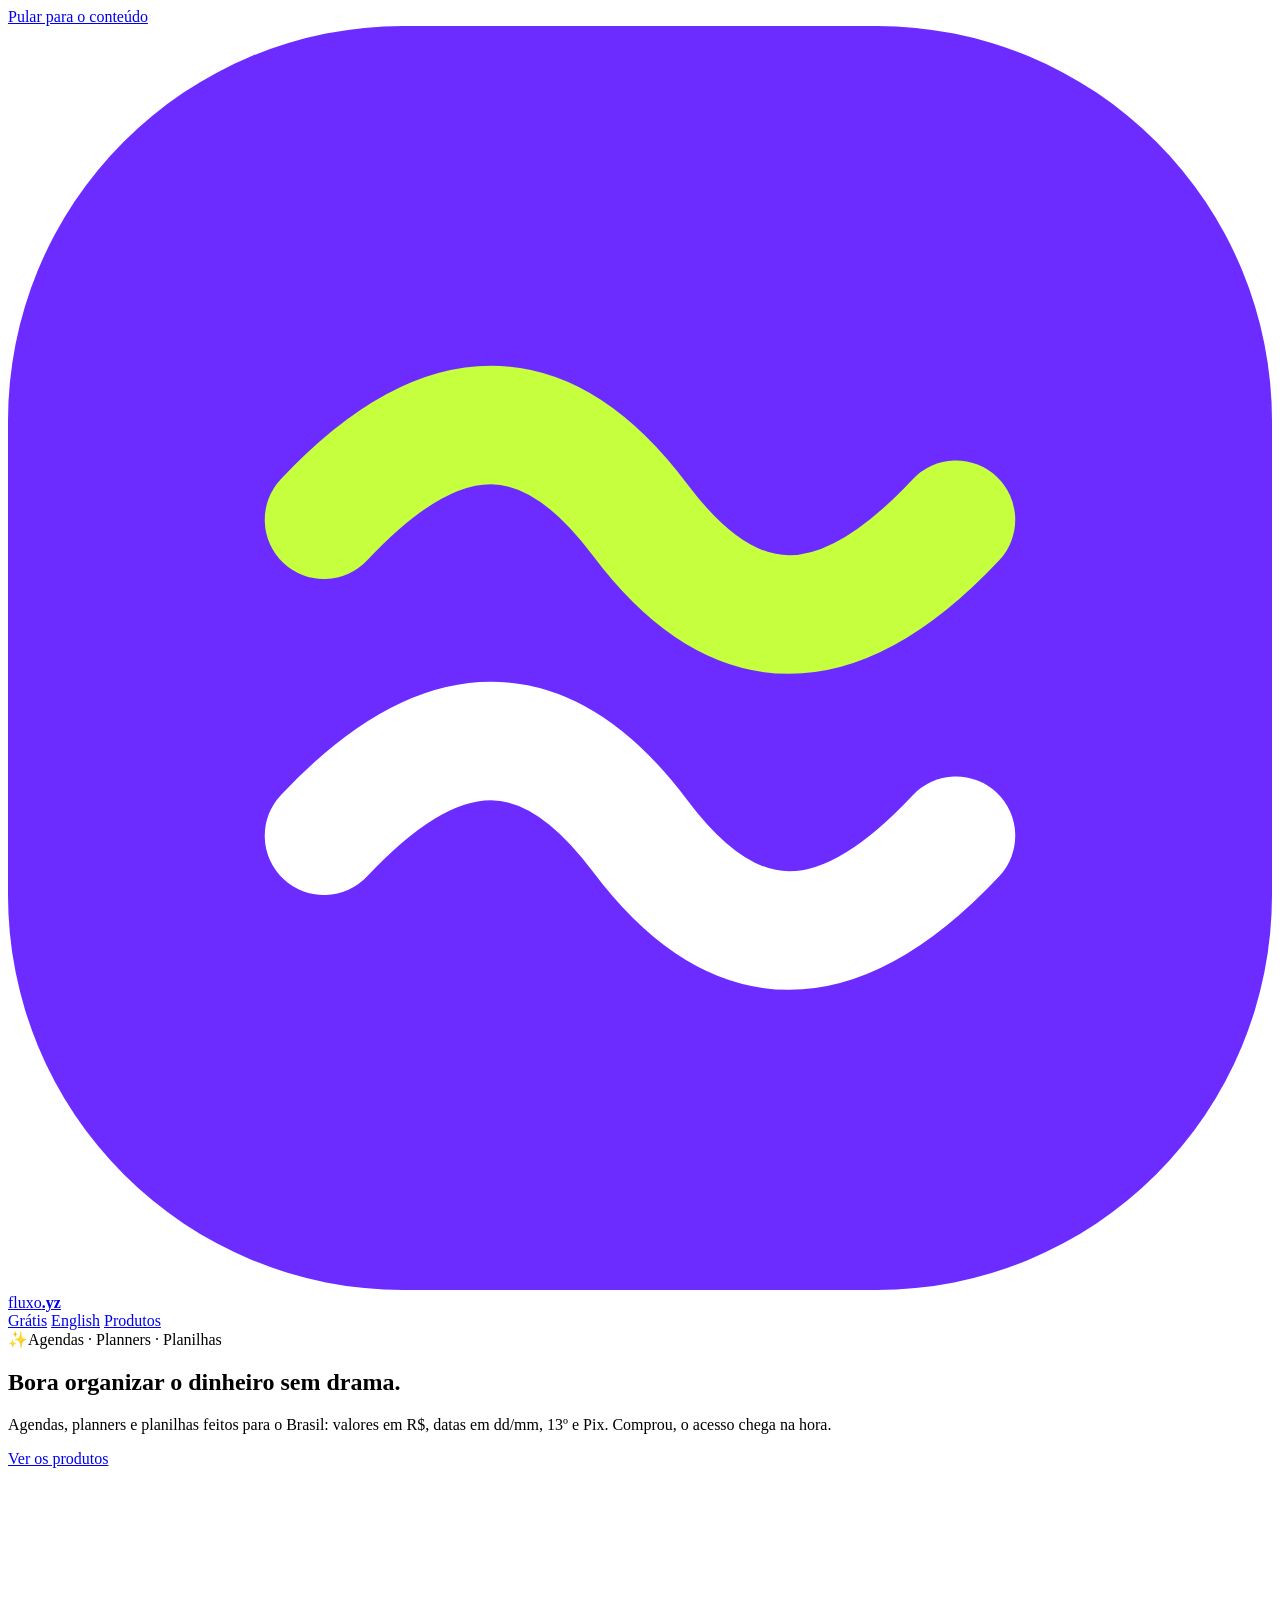
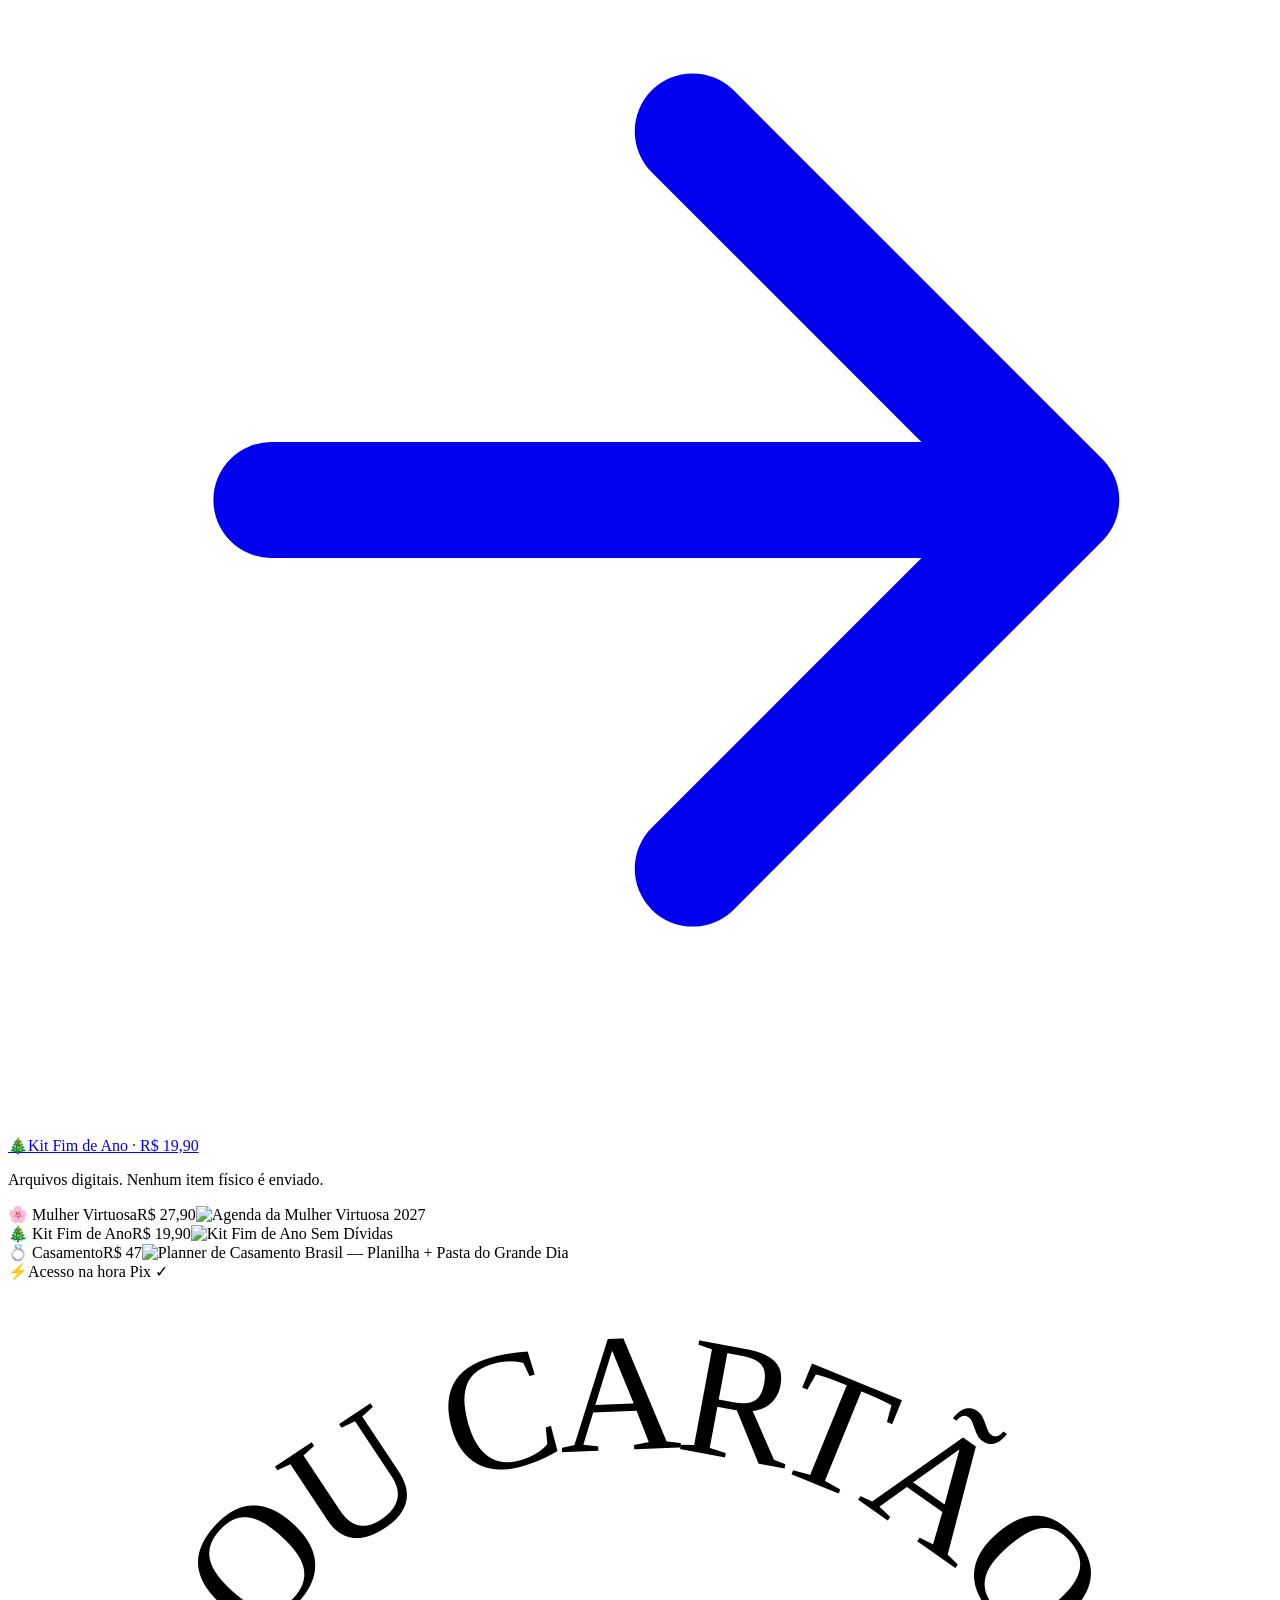
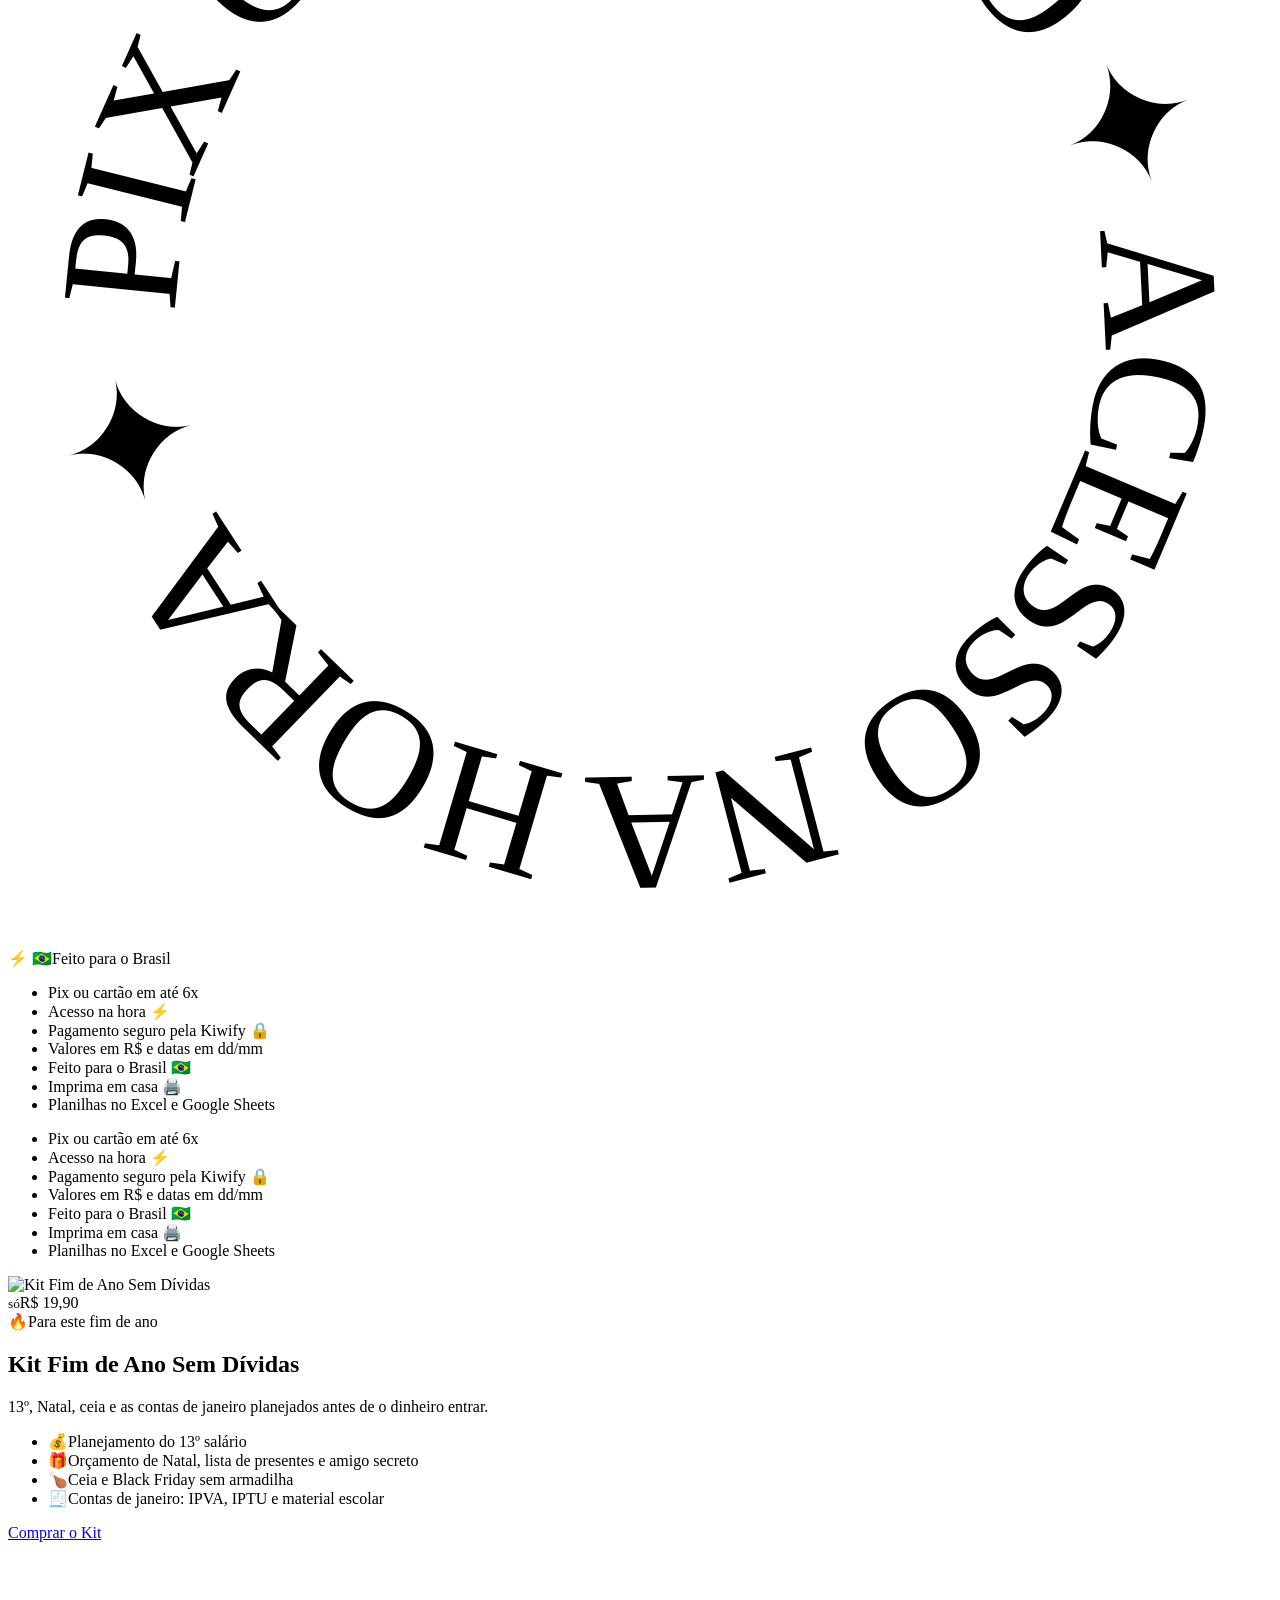
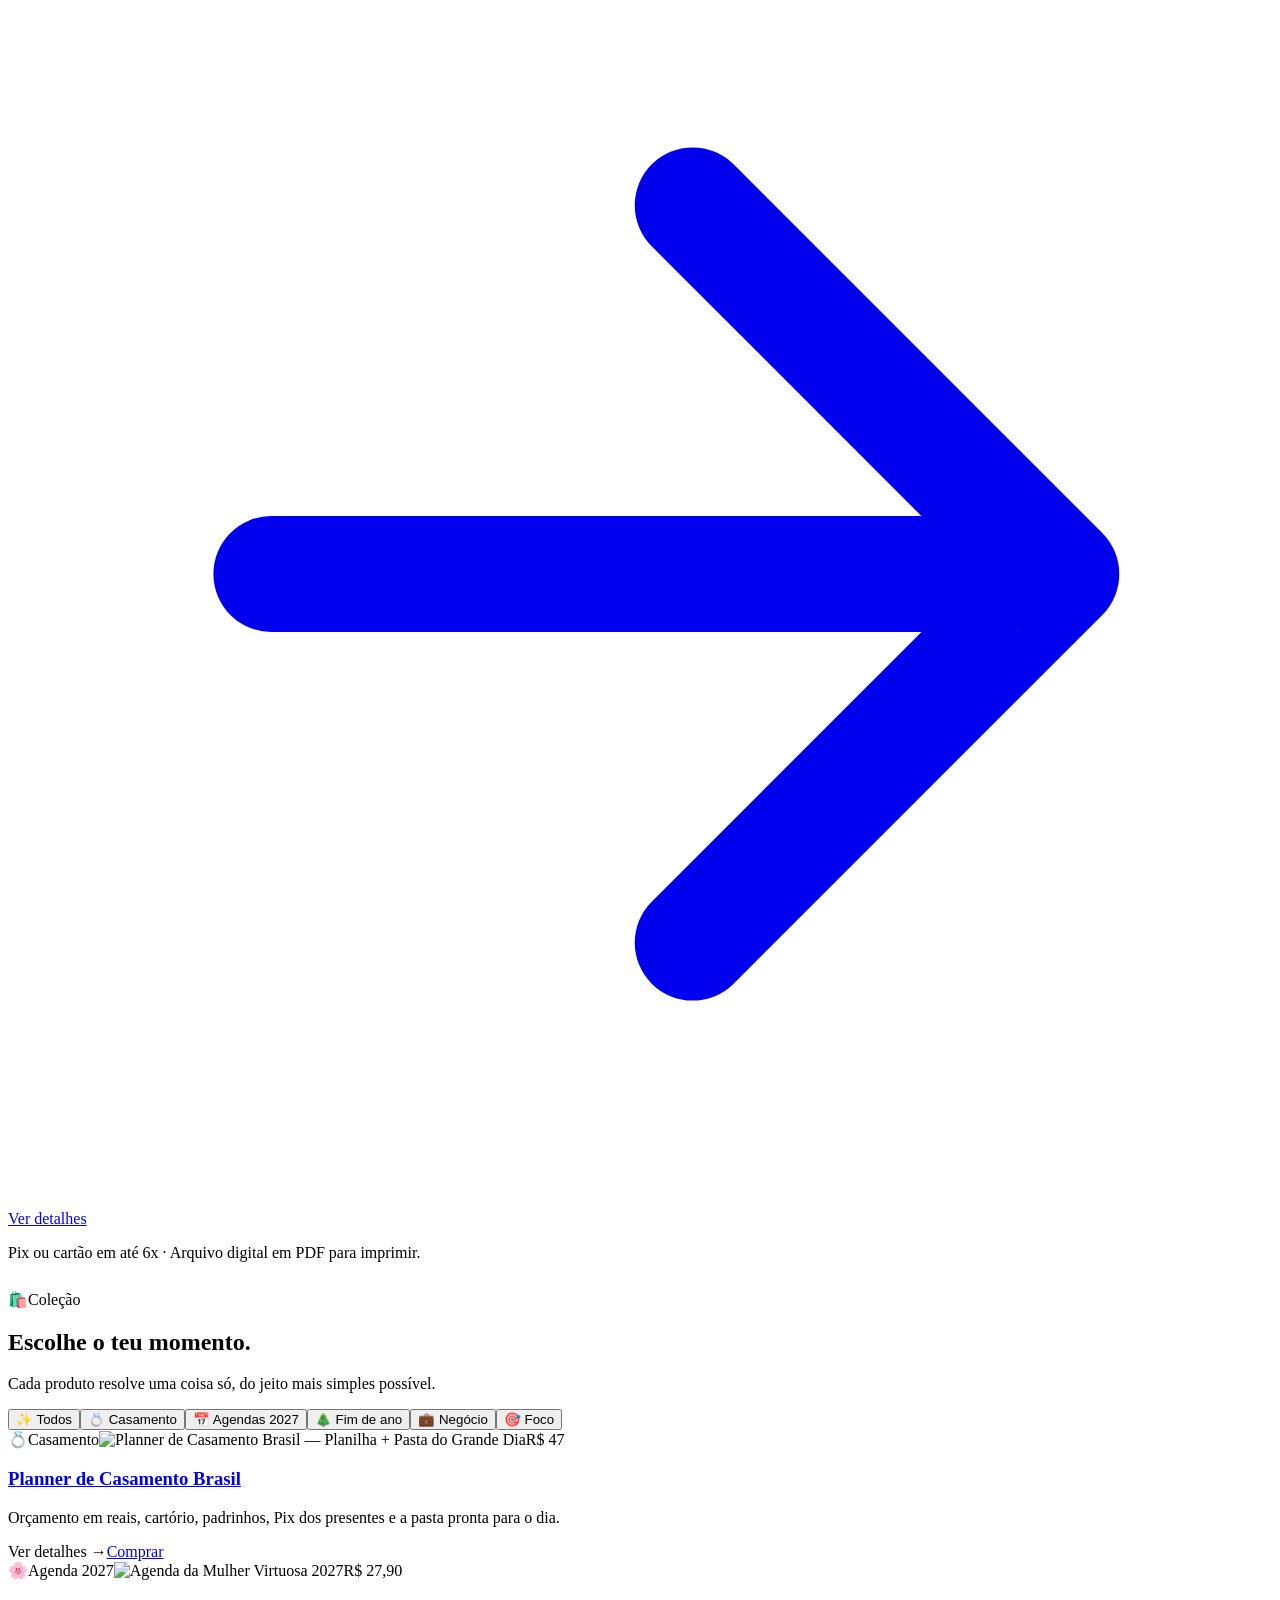
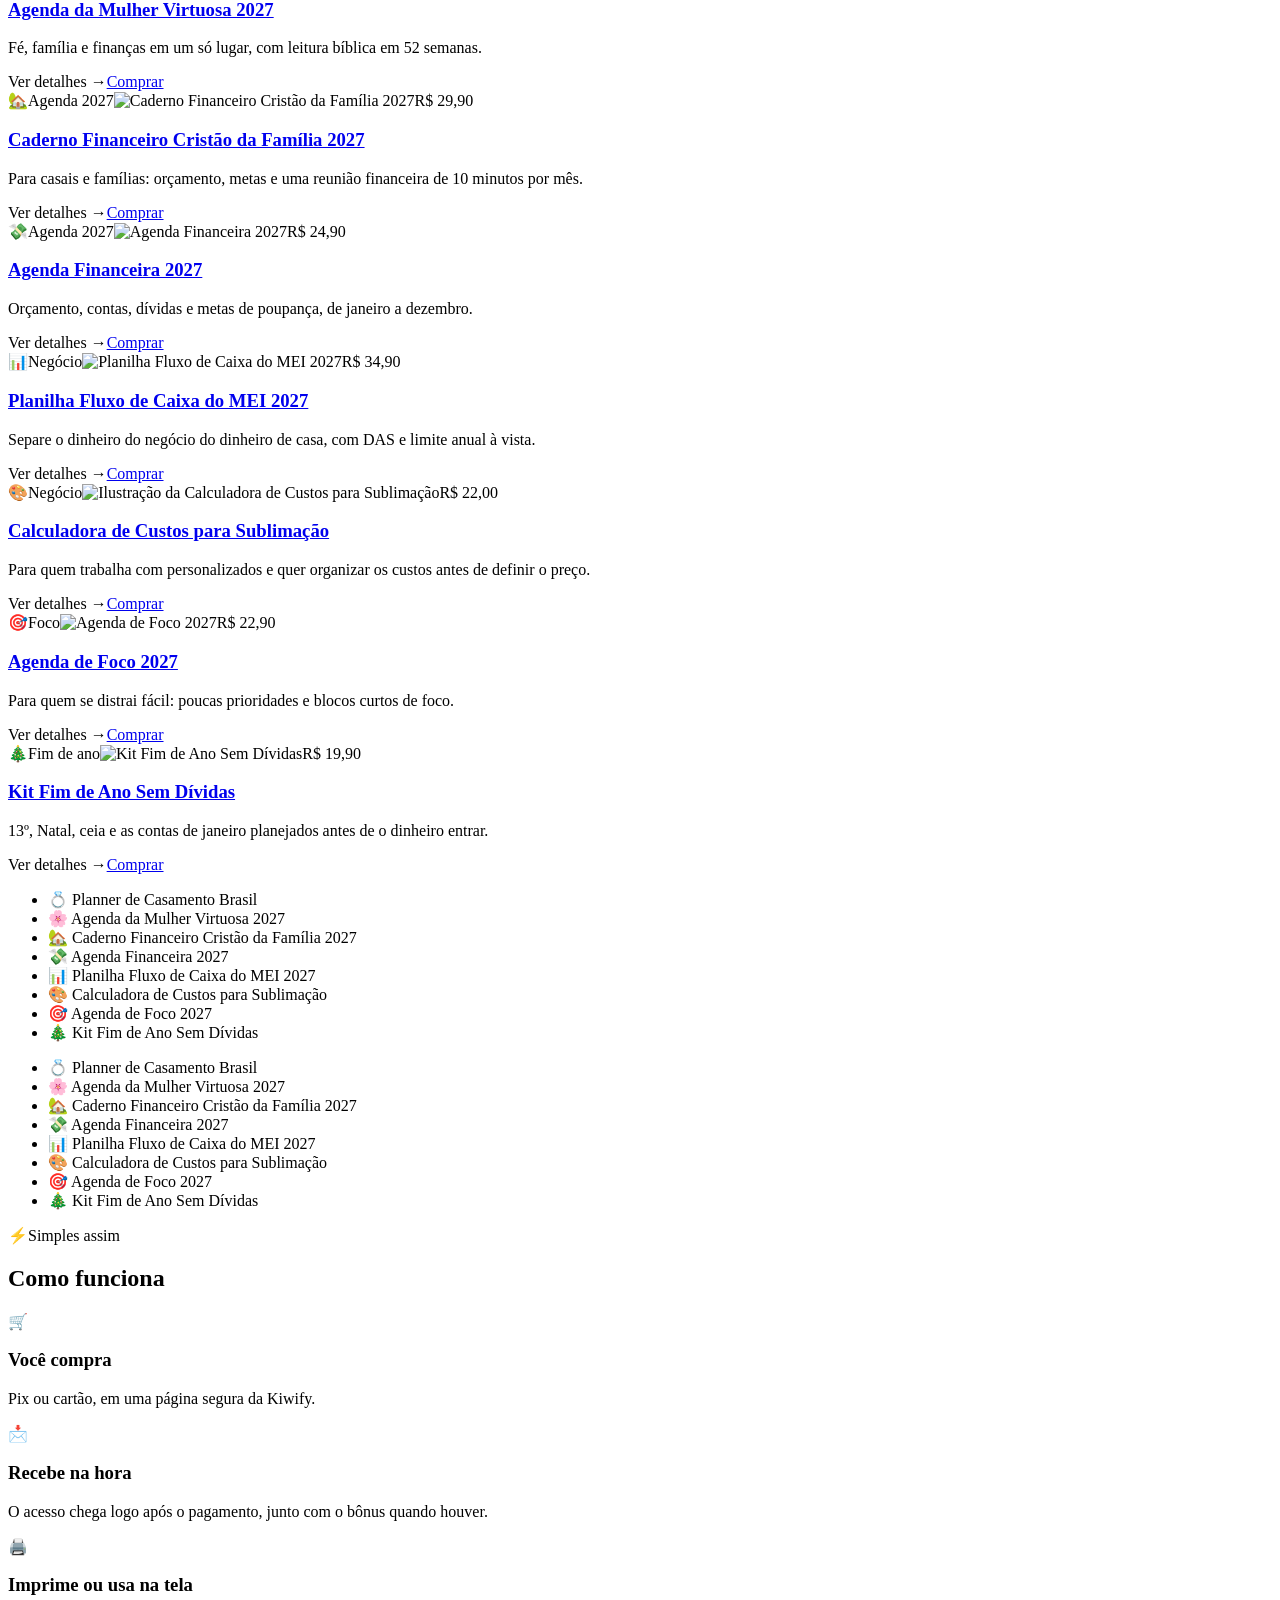
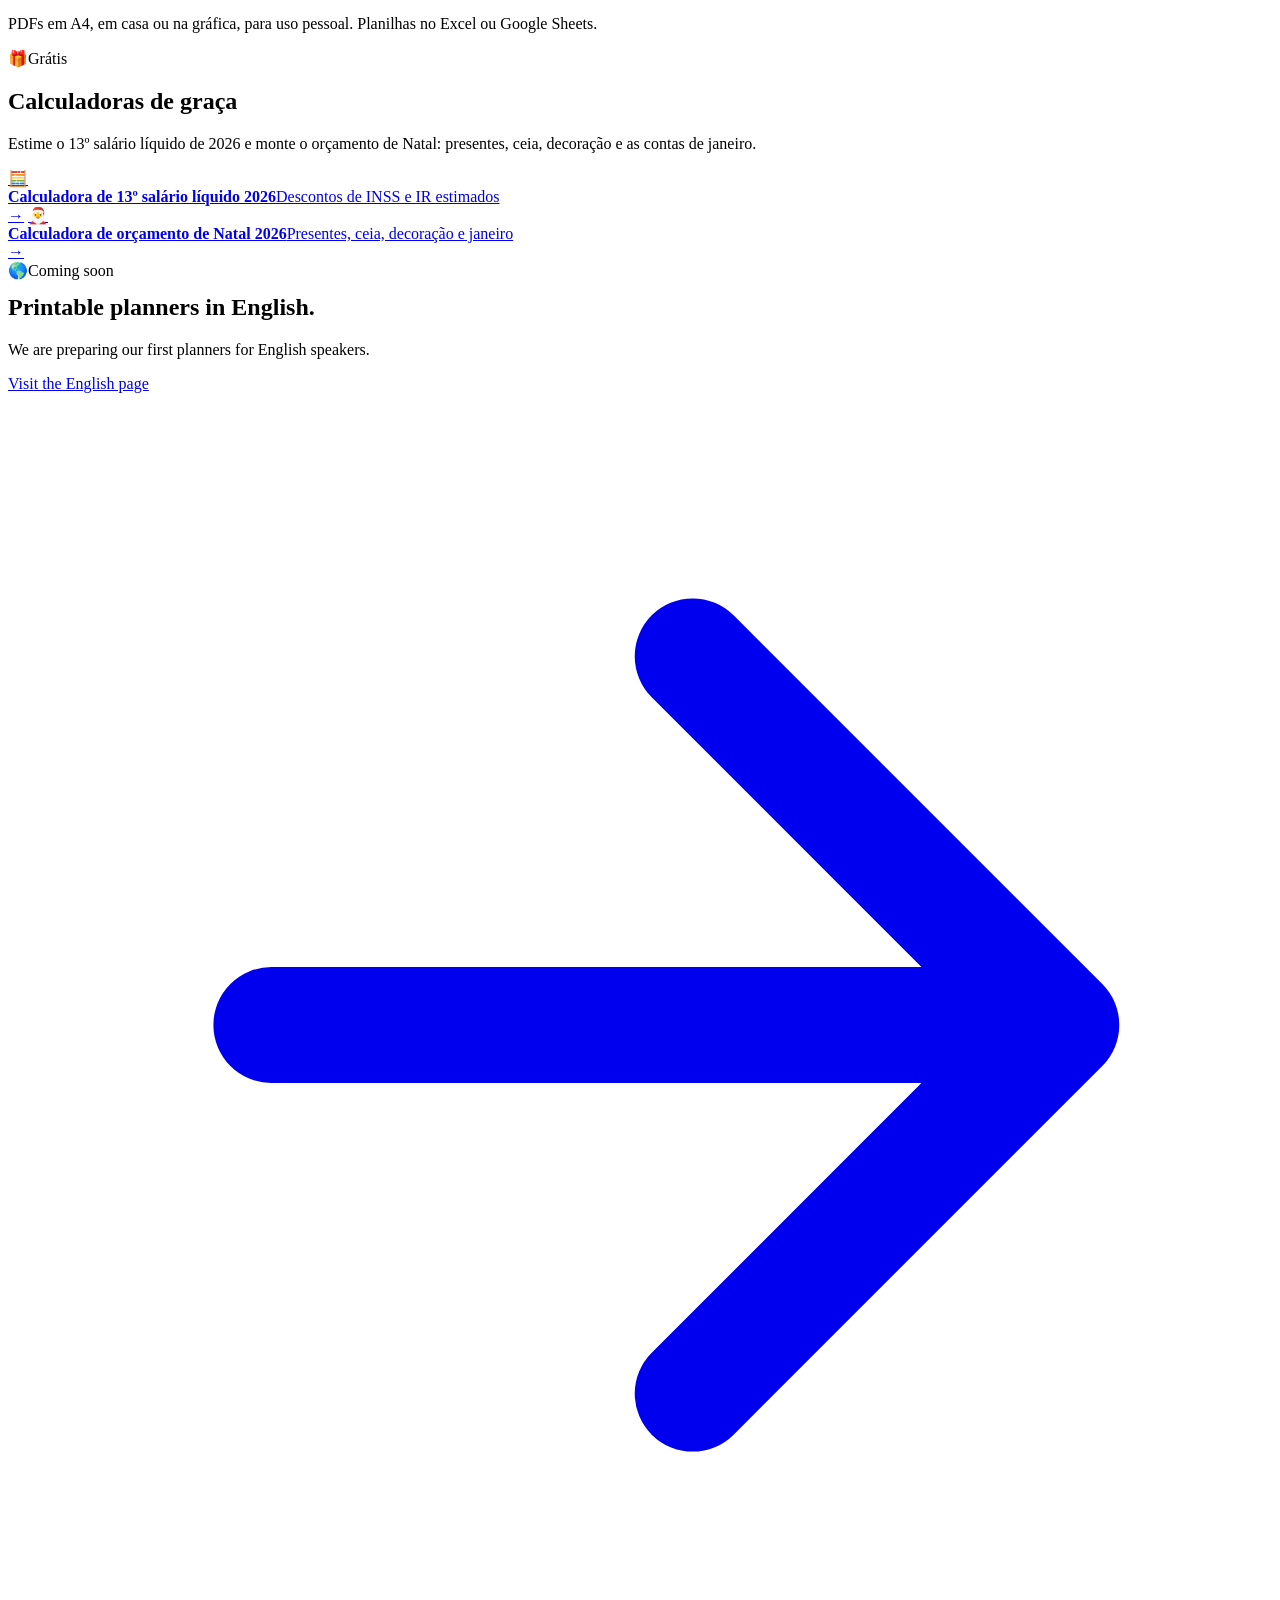
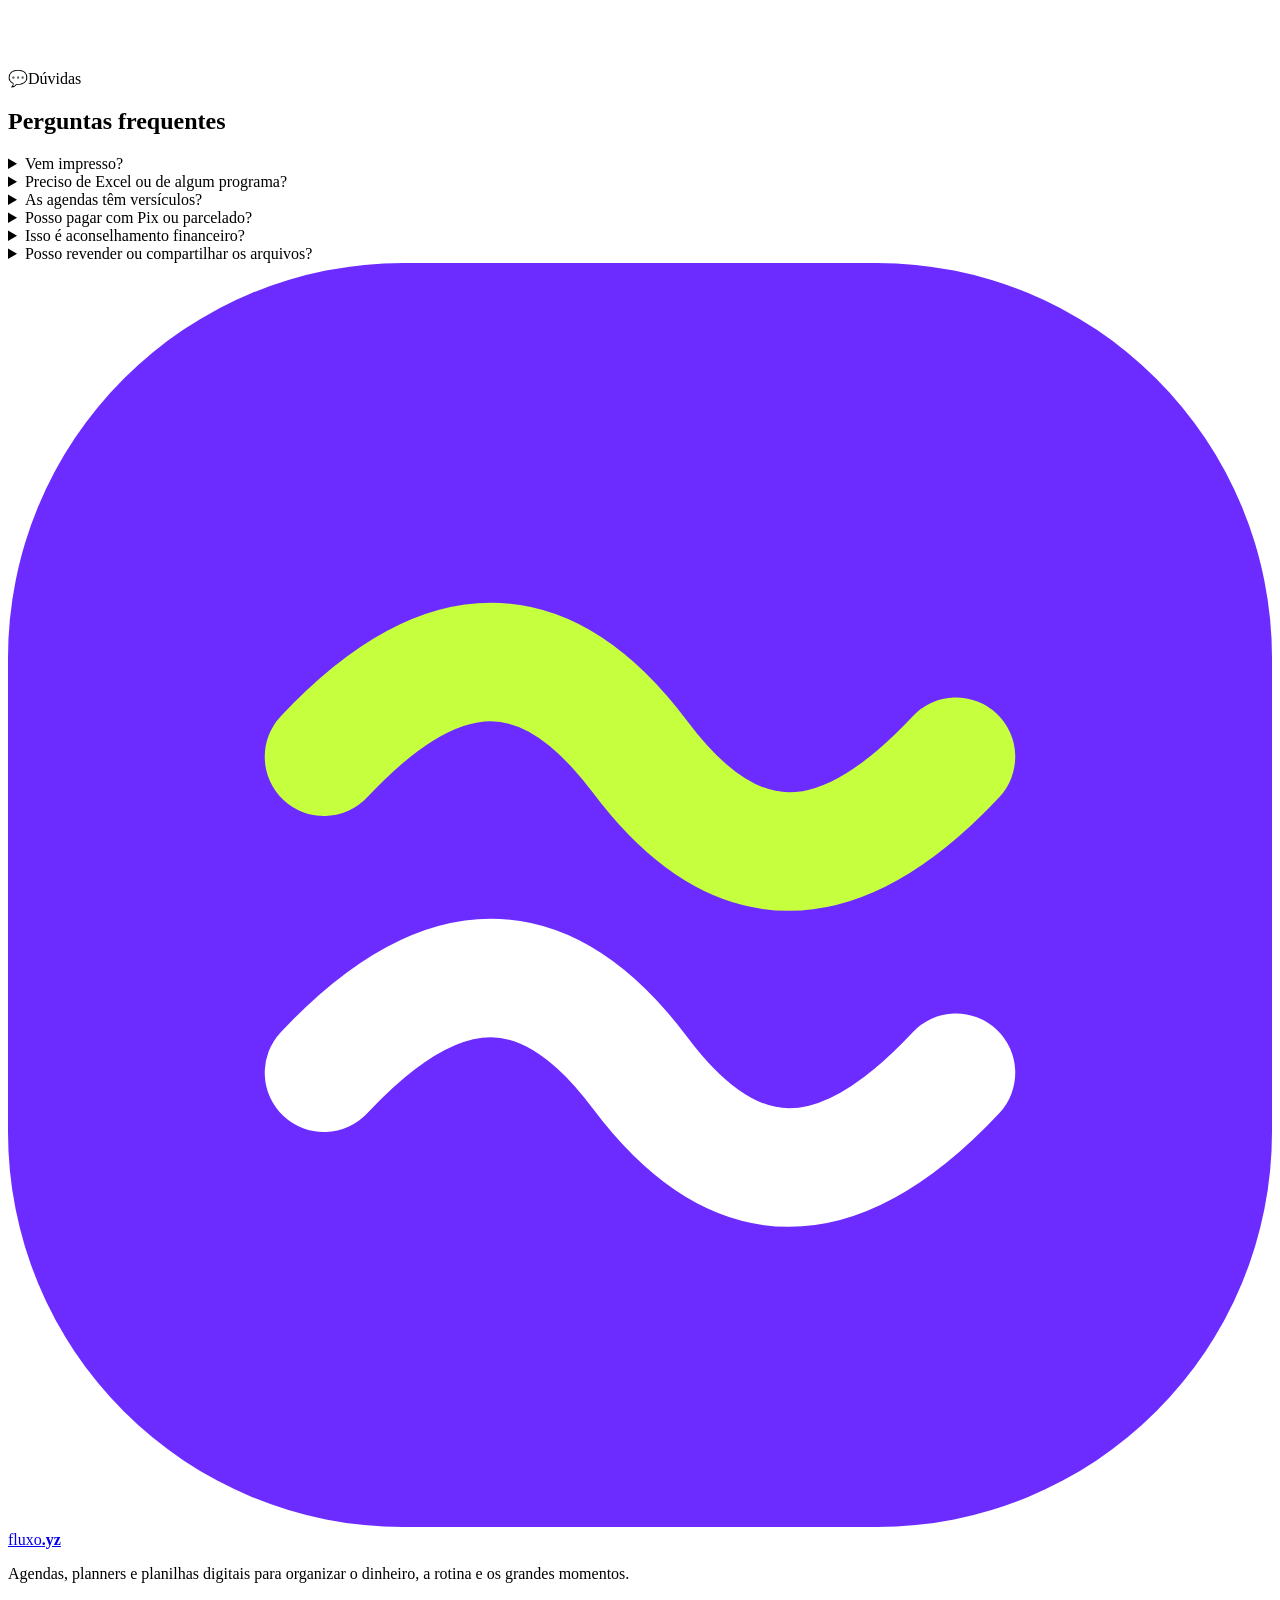
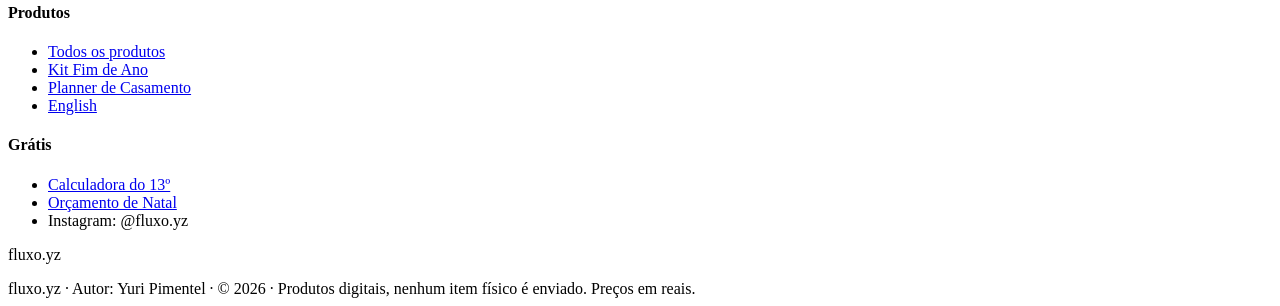
==== index.html @ 1165242b "Add CNAME, robots, sitemap and homepage for yurizanoni.com" ====
<!doctype html>
<html lang="pt-BR">
<head>
<meta charset="utf-8">
<meta name="viewport" content="width=device-width,initial-scale=1,viewport-fit=cover">
<title>fluxo.yz — agendas, planners e planilhas para organizar a vida e o dinheiro</title>
<meta name="description" content="Agendas, planners e planilhas digitais para organizar o orçamento, o 13º, o Natal, o casamento e o ano de 2027. Pix ou cartão, acesso na hora.">
<meta name="theme-color" content="#6C2BFF">
<link rel="icon" href="assets/favicon.svg" type="image/svg+xml">
<link rel="preconnect" href="https://fonts.googleapis.com">
<link rel="preconnect" href="https://fonts.gstatic.com" crossorigin>
<link rel="stylesheet" href="https://fonts.googleapis.com/css2?family=Bricolage+Grotesque:opsz,wght@12..96,600;12..96,700;12..96,800&family=Inter:wght@400;500;600;700&display=swap">
<link rel="stylesheet" href="assets/site.css">
<link rel="canonical" href="https://yurizanoni.com/">
<meta property="og:type" content="website">
<meta property="og:locale" content="pt_BR">
<meta property="og:site_name" content="fluxo.yz">
<meta property="og:title" content="fluxo.yz — agendas, planners e planilhas">
<meta property="og:description" content="Organize o dinheiro, a rotina e os grandes momentos. Pix ou cartão, acesso na hora.">
<meta property="og:url" content="https://yurizanoni.com/">
</head>
<body>
<a class="skip" href="#conteudo">Pular para o conteúdo</a>
<header class="site-header"><div class="wrap"><div class="bar">
  <a class="logo" href="index.html" aria-label="fluxo.yz, página inicial"><svg viewBox="0 0 32 32" aria-hidden="true"><rect width="32" height="32" rx="10" fill="#6C2BFF"/><path d="M8 12.5c3-3.2 5.6-3.2 8 0s5 3.2 8 0" fill="none" stroke="#C6FF3D" stroke-width="3" stroke-linecap="round"/><path d="M8 20.5c3-3.2 5.6-3.2 8 0s5 3.2 8 0" fill="none" stroke="#fff" stroke-width="3" stroke-linecap="round"/></svg><span>fluxo<b>.yz</b></span></a>
  <nav class="nav" aria-label="Principal">
    <a href="index.html#gratis" class="hide-sm">Grátis</a>
    <a href="en/index.html" class="hide-sm">English</a>
    <a href="ofertas/index.html" class="cta-nav">Produtos</a>
  </nav>
</div></div></header>
<main id="conteudo">
<section class="hero"><div class="wrap hero-grid">
  <div>
    <span class="sticker s-lime"><span class="emoji" aria-hidden="true">✨</span>Agendas · Planners · Planilhas</span>
    <h1>Bora organizar o dinheiro <span class="hl">sem drama</span>.</h1>
    <p class="lead">Agendas, planners e planilhas feitos para o Brasil: valores em R$, datas em dd/mm, 13º e Pix. Comprou, o acesso chega na hora.</p>
    <div class="hero-ctas">
      <a class="btn btn-lime" href="#produtos">Ver os produtos <svg viewBox="0 0 24 24" fill="none" stroke="currentColor" stroke-width="2.2" stroke-linecap="round" stroke-linejoin="round" aria-hidden="true"><path d="M5 12h14M13 5l7 7-7 7"/></svg></a>
      <a class="btn btn-white" href="https://pay.kiwify.com.br/gpDDOzI?utm_source=landing&amp;utm_medium=site&amp;utm_campaign=lp-nov26&amp;utm_content=hero"><span class="emoji" aria-hidden="true">🎄</span>Kit Fim de Ano · R$ 19,90</a>
    </div>
    <p class="hero-note">Arquivos digitais. Nenhum item físico é enviado.</p>
  </div>
  <div class="hero-stage" aria-hidden="true">
    <figure class="frame f2" style="margin:0"><span class="lbl"><span>🌸 Mulher Virtuosa</span><span>R$ 27,90</span></span><img src="assets/img/mulher-virtuosa-2027.svg" width="760" height="570" alt="Agenda da Mulher Virtuosa 2027" loading="lazy" decoding="async"></figure>
    <figure class="frame f1" style="margin:0"><span class="lbl"><span>🎄 Kit Fim de Ano</span><span>R$ 19,90</span></span><img src="assets/img/kit-fim-de-ano.svg" width="760" height="570" alt="Kit Fim de Ano Sem Dívidas" loading="eager" fetchpriority="high" decoding="async"></figure>
    <figure class="frame f3" style="margin:0"><span class="lbl"><span>💍 Casamento</span><span>R$ 47</span></span><img src="assets/img/planner-casamento.svg" width="600" height="600" alt="Planner de Casamento Brasil — Planilha + Pasta do Grande Dia" loading="lazy" decoding="async"></figure>
    <span class="float a sticker s-sun"><span class="emoji">⚡</span>Acesso na hora</span>
    <span class="float b sticker s-white">Pix ✓</span>
    <span class="ring"><svg viewBox="0 0 120 120"><defs><path id="rp" d="M60,60 m-44,0 a44,44 0 1,1 88,0 a44,44 0 1,1 -88,0"/></defs><text><textPath href="#rp" textLength="272" lengthAdjust="spacing">PIX OU CARTÃO ✦ ACESSO NA HORA ✦ </textPath></text></svg><span class="emoji">⚡</span></span>
    <span class="float c sticker s-cyan"><span class="emoji">🇧🇷</span>Feito para o Brasil</span>
  </div>
</div></section>
<div class="mq-wrap"><div class="marquee" role="region" aria-label="Como a compra funciona"><div class="marquee-track"><ul><li>Pix ou cartão em até 6x</li><li>Acesso na hora ⚡</li><li>Pagamento seguro pela Kiwify 🔒</li><li>Valores em R$ e datas em dd/mm</li><li>Feito para o Brasil 🇧🇷</li><li>Imprima em casa 🖨️</li><li>Planilhas no Excel e Google Sheets</li></ul><ul aria-hidden="true"><li>Pix ou cartão em até 6x</li><li>Acesso na hora ⚡</li><li>Pagamento seguro pela Kiwify 🔒</li><li>Valores em R$ e datas em dd/mm</li><li>Feito para o Brasil 🇧🇷</li><li>Imprima em casa 🖨️</li><li>Planilhas no Excel e Google Sheets</li></ul></div></div></div>
<section class="section"><div class="wrap">
  <div class="featured">
    <div class="media"><div class="imgbox"><img src="assets/img/kit-fim-de-ano.svg" width="760" height="570" alt="Kit Fim de Ano Sem Dívidas" loading="lazy" decoding="async"></div><div class="badge-price"><div><small>só</small><span>R$ 19,90</span></div></div></div>
    <div class="body">
      <span class="kicker"><span class="emoji" aria-hidden="true">🔥</span>Para este fim de ano</span>
      <h2>Kit Fim de Ano Sem Dívidas</h2>
      <p>13º, Natal, ceia e as contas de janeiro planejados antes de o dinheiro entrar.</p>
      <ul><li><span class="emoji" aria-hidden="true">💰</span><span>Planejamento do 13º salário</span></li><li><span class="emoji" aria-hidden="true">🎁</span><span>Orçamento de Natal, lista de presentes e amigo secreto</span></li><li><span class="emoji" aria-hidden="true">🍗</span><span>Ceia e Black Friday sem armadilha</span></li><li><span class="emoji" aria-hidden="true">🧾</span><span>Contas de janeiro: IPVA, IPTU e material escolar</span></li></ul>
      <div class="links"><a class="btn btn-ink" href="https://pay.kiwify.com.br/gpDDOzI?utm_source=landing&amp;utm_medium=site&amp;utm_campaign=lp-nov26&amp;utm_content=kit">Comprar o Kit <svg viewBox="0 0 24 24" fill="none" stroke="currentColor" stroke-width="2.2" stroke-linecap="round" stroke-linejoin="round" aria-hidden="true"><path d="M5 12h14M13 5l7 7-7 7"/></svg></a><a class="more" href="ofertas/fim-de-ano-sem-dividas.html">Ver detalhes</a></div>
      <p class="fine">Pix ou cartão em até 6x · Arquivo digital em PDF para imprimir.</p>
    </div>
  </div>
</div></section>
<section class="section" id="produtos" style="padding-top:12px"><div class="wrap">
  <div class="section-head"><div><span class="kicker"><span class="emoji" aria-hidden="true">🛍️</span>Coleção</span><h2>Escolhe o teu momento.</h2></div><p>Cada produto resolve uma coisa só, do jeito mais simples possível.</p></div>
  <div class="filters" role="group" aria-label="Filtrar por categoria"><button type="button" aria-pressed="true" data-f="all">✨ Todos</button><button type="button" aria-pressed="false" data-f="casamento">💍 Casamento</button><button type="button" aria-pressed="false" data-f="ano">📅 Agendas 2027</button><button type="button" aria-pressed="false" data-f="fim">🎄 Fim de ano</button><button type="button" aria-pressed="false" data-f="negocio">💼 Negócio</button><button type="button" aria-pressed="false" data-f="foco">🎯 Foco</button></div>
  <div class="grid grid-4" id="product-grid"><article class="card" data-cat="casamento">
  <div class="thumb contain"><span class="cat"><span class="emoji" aria-hidden="true">💍</span>Casamento</span><img src="assets/img/planner-casamento.svg" width="600" height="600" alt="Planner de Casamento Brasil — Planilha + Pasta do Grande Dia" loading="lazy" decoding="async"><span class="price-tag">R$ 47</span></div>
  <div class="content">
    <h3><a href="ofertas/planner-casamento.html">Planner de Casamento Brasil</a></h3>
    <p>Orçamento em reais, cartório, padrinhos, Pix dos presentes e a pasta pronta para o dia.</p>
    <div class="meta"><span class="see">Ver detalhes →</span><a class="btn btn-lime btn-sm buy" href="https://pay.kiwify.com.br/seXAGSn?utm_source=landing&amp;utm_medium=site&amp;utm_campaign=casamento&amp;utm_content=planner-casamento" aria-label="Comprar Planner de Casamento Brasil — Planilha + Pasta do Grande Dia por R$ 47">Comprar</a></div>
  </div>
</article><article class="card" data-cat="ano">
  <div class="thumb"><span class="cat"><span class="emoji" aria-hidden="true">🌸</span>Agenda 2027</span><img src="assets/img/mulher-virtuosa-2027.svg" width="760" height="570" alt="Agenda da Mulher Virtuosa 2027" loading="lazy" decoding="async"><span class="price-tag">R$ 27,90</span></div>
  <div class="content">
    <h3><a href="ofertas/mulher-virtuosa-2027.html">Agenda da Mulher Virtuosa 2027</a></h3>
    <p>Fé, família e finanças em um só lugar, com leitura bíblica em 52 semanas.</p>
    <div class="meta"><span class="see">Ver detalhes →</span><a class="btn btn-lime btn-sm buy" href="https://pay.kiwify.com.br/ndzrZaI?utm_source=landing&amp;utm_medium=site&amp;utm_campaign=lp-nov26&amp;utm_content=virtuosa" aria-label="Comprar Agenda da Mulher Virtuosa 2027 por R$ 27,90">Comprar</a></div>
  </div>
</article><article class="card" data-cat="ano">
  <div class="thumb"><span class="cat"><span class="emoji" aria-hidden="true">🏡</span>Agenda 2027</span><img src="assets/img/familia-crista-2027.svg" width="760" height="570" alt="Caderno Financeiro Cristão da Família 2027" loading="lazy" decoding="async"><span class="price-tag">R$ 29,90</span></div>
  <div class="content">
    <h3><a href="ofertas/familia-crista-2027.html">Caderno Financeiro Cristão da Família 2027</a></h3>
    <p>Para casais e famílias: orçamento, metas e uma reunião financeira de 10 minutos por mês.</p>
    <div class="meta"><span class="see">Ver detalhes →</span><a class="btn btn-lime btn-sm buy" href="https://pay.kiwify.com.br/xUQPfjQ?utm_source=landing&amp;utm_medium=site&amp;utm_campaign=lp-nov26&amp;utm_content=familia" aria-label="Comprar Caderno Financeiro Cristão da Família 2027 por R$ 29,90">Comprar</a></div>
  </div>
</article><article class="card" data-cat="ano">
  <div class="thumb"><span class="cat"><span class="emoji" aria-hidden="true">💸</span>Agenda 2027</span><img src="assets/img/agenda-financeira-2027.svg" width="760" height="570" alt="Agenda Financeira 2027" loading="lazy" decoding="async"><span class="price-tag">R$ 24,90</span></div>
  <div class="content">
    <h3><a href="ofertas/agenda-financeira-2027.html">Agenda Financeira 2027</a></h3>
    <p>Orçamento, contas, dívidas e metas de poupança, de janeiro a dezembro.</p>
    <div class="meta"><span class="see">Ver detalhes →</span><a class="btn btn-lime btn-sm buy" href="https://pay.kiwify.com.br/mEySs1c?utm_source=landing&amp;utm_medium=site&amp;utm_campaign=lp-nov26&amp;utm_content=agenda" aria-label="Comprar Agenda Financeira 2027 por R$ 24,90">Comprar</a></div>
  </div>
</article><article class="card" data-cat="negocio">
  <div class="thumb"><span class="cat"><span class="emoji" aria-hidden="true">📊</span>Negócio</span><img src="assets/img/fluxo-caixa-mei-2027.svg" width="760" height="570" alt="Planilha Fluxo de Caixa do MEI 2027" loading="lazy" decoding="async"><span class="price-tag">R$ 34,90</span></div>
  <div class="content">
    <h3><a href="ofertas/fluxo-caixa-mei-2027.html">Planilha Fluxo de Caixa do MEI 2027</a></h3>
    <p>Separe o dinheiro do negócio do dinheiro de casa, com DAS e limite anual à vista.</p>
    <div class="meta"><span class="see">Ver detalhes →</span><a class="btn btn-lime btn-sm buy" href="https://pay.kiwify.com.br/rLqLBRg?utm_source=landing&amp;utm_medium=site&amp;utm_campaign=lp-nov26&amp;utm_content=mei" aria-label="Comprar Planilha Fluxo de Caixa do MEI 2027 por R$ 34,90">Comprar</a></div>
  </div>
</article><article class="card" data-cat="negocio">
  <div class="thumb"><span class="cat"><span class="emoji" aria-hidden="true">🎨</span>Negócio</span><img src="assets/img/custos-sublimacao.svg" width="760" height="570" alt="Ilustração da Calculadora de Custos para Sublimação" loading="lazy" decoding="async"><span class="price-tag">R$ 22,00</span></div>
  <div class="content">
    <h3><a href="ofertas/custos-sublimacao.html">Calculadora de Custos para Sublimação</a></h3>
    <p>Para quem trabalha com personalizados e quer organizar os custos antes de definir o preço.</p>
    <div class="meta"><span class="see">Ver detalhes →</span><a class="btn btn-lime btn-sm buy" href="https://pay.kiwify.com.br/ODxu8qK?utm_source=landing&amp;utm_medium=site&amp;utm_campaign=lp-nov26&amp;utm_content=sublimacao" aria-label="Comprar Calculadora de Custos para Sublimação por R$ 22,00">Comprar</a></div>
  </div>
</article><article class="card" data-cat="foco">
  <div class="thumb"><span class="cat"><span class="emoji" aria-hidden="true">🎯</span>Foco</span><img src="assets/img/agenda-foco-2027.svg" width="760" height="570" alt="Agenda de Foco 2027" loading="lazy" decoding="async"><span class="price-tag">R$ 22,90</span></div>
  <div class="content">
    <h3><a href="ofertas/agenda-foco-2027.html">Agenda de Foco 2027</a></h3>
    <p>Para quem se distrai fácil: poucas prioridades e blocos curtos de foco.</p>
    <div class="meta"><span class="see">Ver detalhes →</span><a class="btn btn-lime btn-sm buy" href="https://pay.kiwify.com.br/nKPD2Nx" aria-label="Comprar Agenda de Foco 2027 por R$ 22,90">Comprar</a></div>
  </div>
</article><article class="card" data-cat="fim">
  <div class="thumb"><span class="cat"><span class="emoji" aria-hidden="true">🎄</span>Fim de ano</span><img src="assets/img/kit-fim-de-ano.svg" width="760" height="570" alt="Kit Fim de Ano Sem Dívidas" loading="lazy" decoding="async"><span class="price-tag">R$ 19,90</span></div>
  <div class="content">
    <h3><a href="ofertas/fim-de-ano-sem-dividas.html">Kit Fim de Ano Sem Dívidas</a></h3>
    <p>13º, Natal, ceia e as contas de janeiro planejados antes de o dinheiro entrar.</p>
    <div class="meta"><span class="see">Ver detalhes →</span><a class="btn btn-lime btn-sm buy" href="https://pay.kiwify.com.br/gpDDOzI?utm_source=landing&amp;utm_medium=site&amp;utm_campaign=lp-nov26&amp;utm_content=kit" aria-label="Comprar Kit Fim de Ano Sem Dívidas por R$ 19,90">Comprar</a></div>
  </div>
</article></div>
</div></section>
<div class="mq-wrap alt"><div class="marquee alt" role="region" aria-label="Produtos"><div class="marquee-track"><ul><li>💍 Planner de Casamento Brasil</li><li>🌸 Agenda da Mulher Virtuosa 2027</li><li>🏡 Caderno Financeiro Cristão da Família 2027</li><li>💸 Agenda Financeira 2027</li><li>📊 Planilha Fluxo de Caixa do MEI 2027</li><li>🎨 Calculadora de Custos para Sublimação</li><li>🎯 Agenda de Foco 2027</li><li>🎄 Kit Fim de Ano Sem Dívidas</li></ul><ul aria-hidden="true"><li>💍 Planner de Casamento Brasil</li><li>🌸 Agenda da Mulher Virtuosa 2027</li><li>🏡 Caderno Financeiro Cristão da Família 2027</li><li>💸 Agenda Financeira 2027</li><li>📊 Planilha Fluxo de Caixa do MEI 2027</li><li>🎨 Calculadora de Custos para Sublimação</li><li>🎯 Agenda de Foco 2027</li><li>🎄 Kit Fim de Ano Sem Dívidas</li></ul></div></div></div>
<section class="section"><div class="wrap">
  <div class="section-head"><div><span class="kicker"><span class="emoji" aria-hidden="true">⚡</span>Simples assim</span><h2>Como funciona</h2></div></div>
  <div class="steps">
    <div class="step"><span class="n" data-n="01" aria-hidden="true"></span><span class="ico emoji" aria-hidden="true">🛒</span><h3>Você compra</h3><p>Pix ou cartão, em uma página segura da Kiwify.</p></div>
    <div class="step"><span class="n" data-n="02" aria-hidden="true"></span><span class="ico emoji" aria-hidden="true">📩</span><h3>Recebe na hora</h3><p>O acesso chega logo após o pagamento, junto com o bônus quando houver.</p></div>
    <div class="step"><span class="n" data-n="03" aria-hidden="true"></span><span class="ico emoji" aria-hidden="true">🖨️</span><h3>Imprime ou usa na tela</h3><p>PDFs em A4, em casa ou na gráfica, para uso pessoal. Planilhas no Excel ou Google Sheets.</p></div>
  </div>
</div></section>
<section class="section band-dark" id="gratis"><div class="wrap">
  <div class="section-head"><div><span class="kicker"><span class="emoji" aria-hidden="true">🎁</span>Grátis</span><h2>Calculadoras de graça</h2></div><p>Estime o 13º salário líquido de 2026 e monte o orçamento de Natal: presentes, ceia, decoração e as contas de janeiro.</p></div>
  <div class="tools">
    <a class="tool" href="calculadora-13o-salario/"><span class="ico emoji" aria-hidden="true">🧮</span><div><b>Calculadora de 13º salário líquido 2026</b><span>Descontos de INSS e IR estimados</span></div><span class="go" aria-hidden="true">→</span></a>
    <a class="tool" href="calculadora-orcamento-natal/"><span class="ico emoji" aria-hidden="true">🎅</span><div><b>Calculadora de orçamento de Natal 2026</b><span>Presentes, ceia, decoração e janeiro</span></div><span class="go" aria-hidden="true">→</span></a>
  </div>
</div></section>
<section class="section"><div class="wrap">
  <div class="en-band" lang="en">
    <div><span class="kicker"><span class="emoji" aria-hidden="true">🌎</span>Coming soon</span><h2 style="margin-top:14px">Printable planners in English.</h2><p>We are preparing our first planners for English speakers.</p></div>
    <a class="btn btn-white" href="en/index.html">Visit the English page <svg viewBox="0 0 24 24" fill="none" stroke="currentColor" stroke-width="2.2" stroke-linecap="round" stroke-linejoin="round" aria-hidden="true"><path d="M5 12h14M13 5l7 7-7 7"/></svg></a>
  </div>
</div></section>
<section class="section" style="padding-top:8px"><div class="wrap">
  <div class="section-head"><div><span class="kicker"><span class="emoji" aria-hidden="true">💬</span>Dúvidas</span><h2>Perguntas frequentes</h2></div></div>
  <div class="faq">
    <details><summary>Vem impresso?</summary><p>Não. É um arquivo digital em PDF para você imprimir. Nenhum item físico é enviado.</p></details>
    <details><summary>Preciso de Excel ou de algum programa?</summary><p>Para as agendas, não. Basta imprimir e preencher à mão. Também dá para preencher em um tablet com um aplicativo de anotação em PDF. As planilhas funcionam no Excel ou no Google Sheets.</p></details>
    <details><summary>As agendas têm versículos?</summary><p>Não trazem texto bíblico. Há campos para você escrever os versículos da tradução que preferir.</p></details>
    <details><summary>Posso pagar com Pix ou parcelado?</summary><p>Sim. O checkout da Kiwify aceita Pix e cartão em até 6x.</p></details>
    <details><summary>Isso é aconselhamento financeiro?</summary><p>Não. É uma ferramenta de organização. Os resultados dependem de como cada pessoa a utiliza.</p></details>
    <details><summary>Posso revender ou compartilhar os arquivos?</summary><p>Não. O uso é pessoal.</p></details>
  </div>
</div></section>
</main>
<footer class="site-footer"><div class="wrap">
  <div class="cols">
    <div><a class="logo" href="index.html"><svg viewBox="0 0 32 32" aria-hidden="true"><rect width="32" height="32" rx="10" fill="#6C2BFF"/><path d="M8 12.5c3-3.2 5.6-3.2 8 0s5 3.2 8 0" fill="none" stroke="#C6FF3D" stroke-width="3" stroke-linecap="round"/><path d="M8 20.5c3-3.2 5.6-3.2 8 0s5 3.2 8 0" fill="none" stroke="#fff" stroke-width="3" stroke-linecap="round"/></svg><span>fluxo<b>.yz</b></span></a>
      <p class="about">Agendas, planners e planilhas digitais para organizar o dinheiro, a rotina e os grandes momentos.</p></div>
    <div><h4>Produtos</h4><ul>
      <li><a href="ofertas/index.html">Todos os produtos</a></li>
      <li><a href="ofertas/fim-de-ano-sem-dividas.html">Kit Fim de Ano</a></li>
      <li><a href="ofertas/planner-casamento.html">Planner de Casamento</a></li>
      <li><a href="en/index.html">English</a></li></ul></div>
    <div><h4>Grátis</h4><ul>
      <li><a href="calculadora-13o-salario/">Calculadora do 13º</a></li>
      <li><a href="calculadora-orcamento-natal/">Orçamento de Natal</a></li>
      <li>Instagram: @fluxo.yz</li></ul></div>
  </div>
  <p class="footer-big" aria-hidden="true">fluxo<span>.yz</span></p>
  <div class="legal">fluxo.yz · Autor: Yuri Pimentel · © 2026 · Produtos digitais, nenhum item físico é enviado. Preços em reais.</div>
</div></footer>
<script>(function(){var bs=document.querySelectorAll(".filters button"),cs=document.querySelectorAll("#product-grid .card");bs.forEach(function(b){b.addEventListener("click",function(){var f=b.dataset.f;bs.forEach(function(x){x.setAttribute("aria-pressed",x===b?"true":"false")});cs.forEach(function(c){c.hidden=!(f==="all"||c.dataset.cat===f)})})})})()</script>
</body></html>
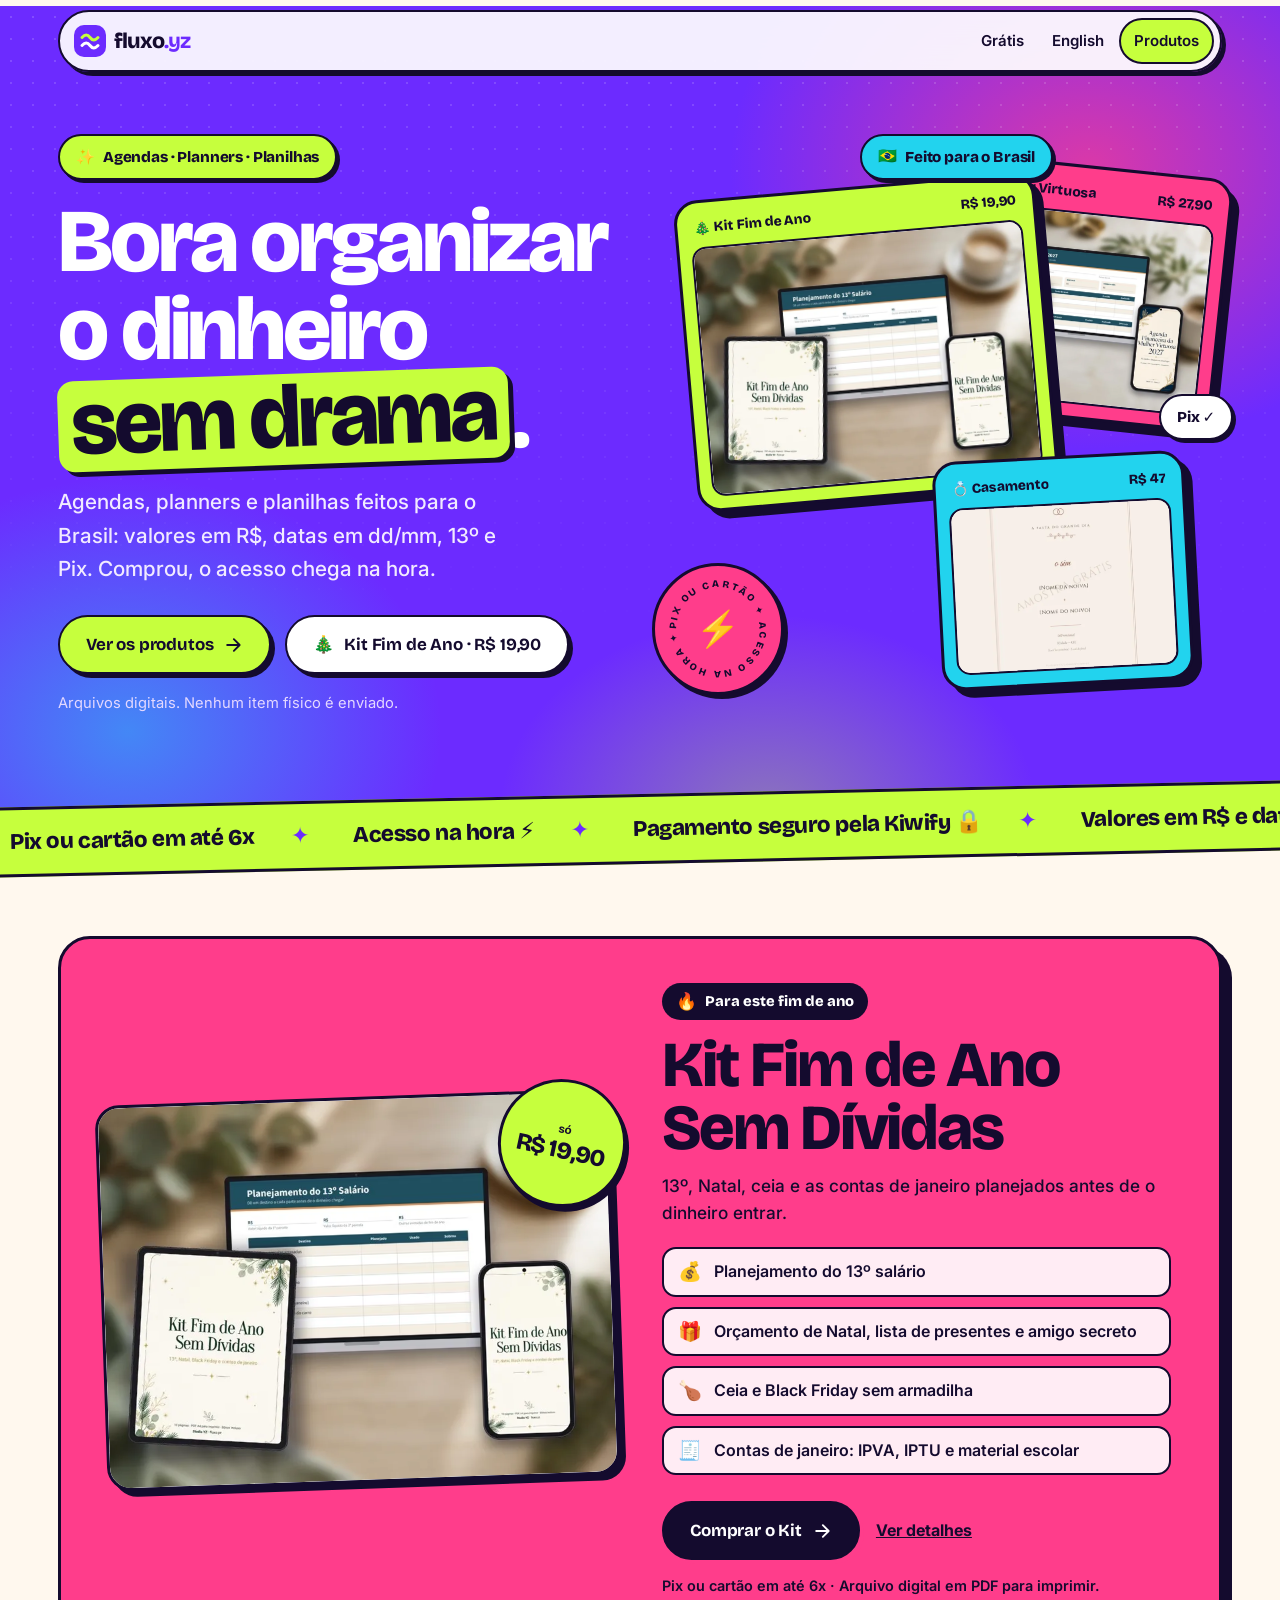
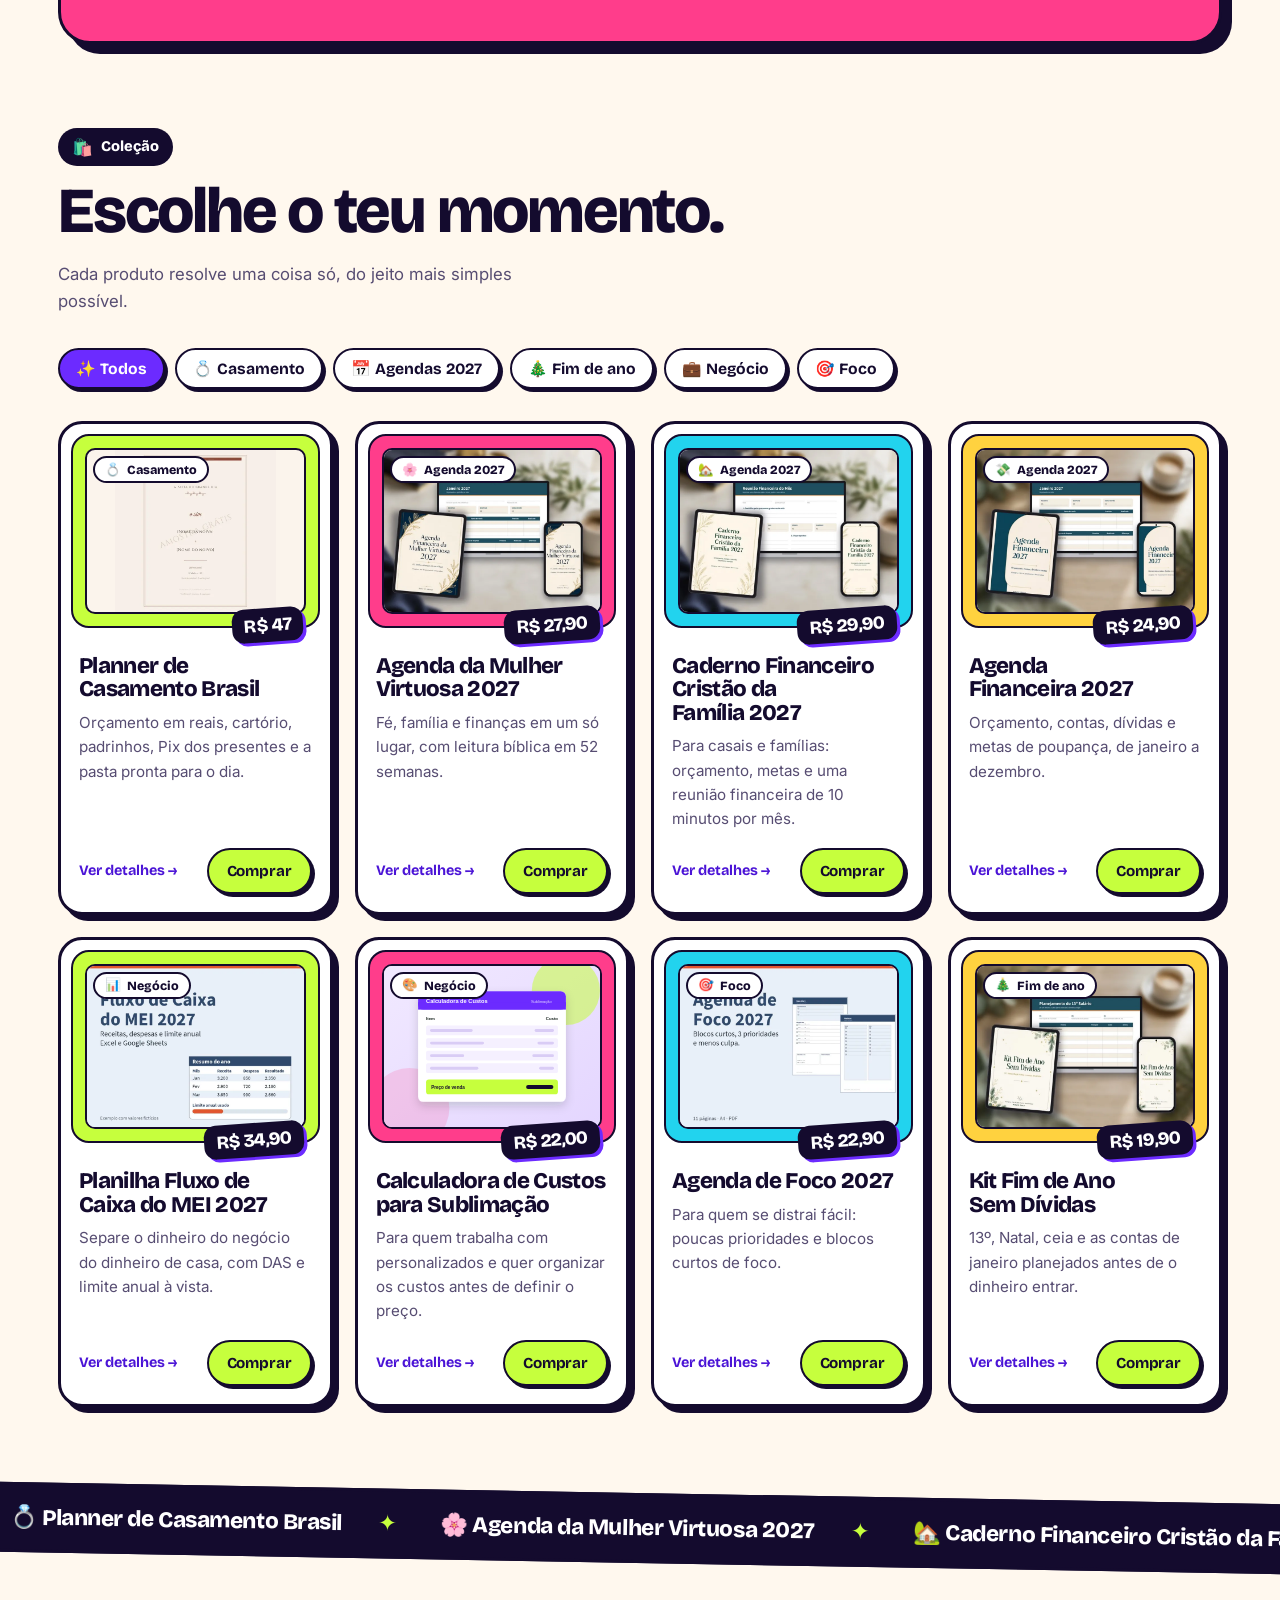
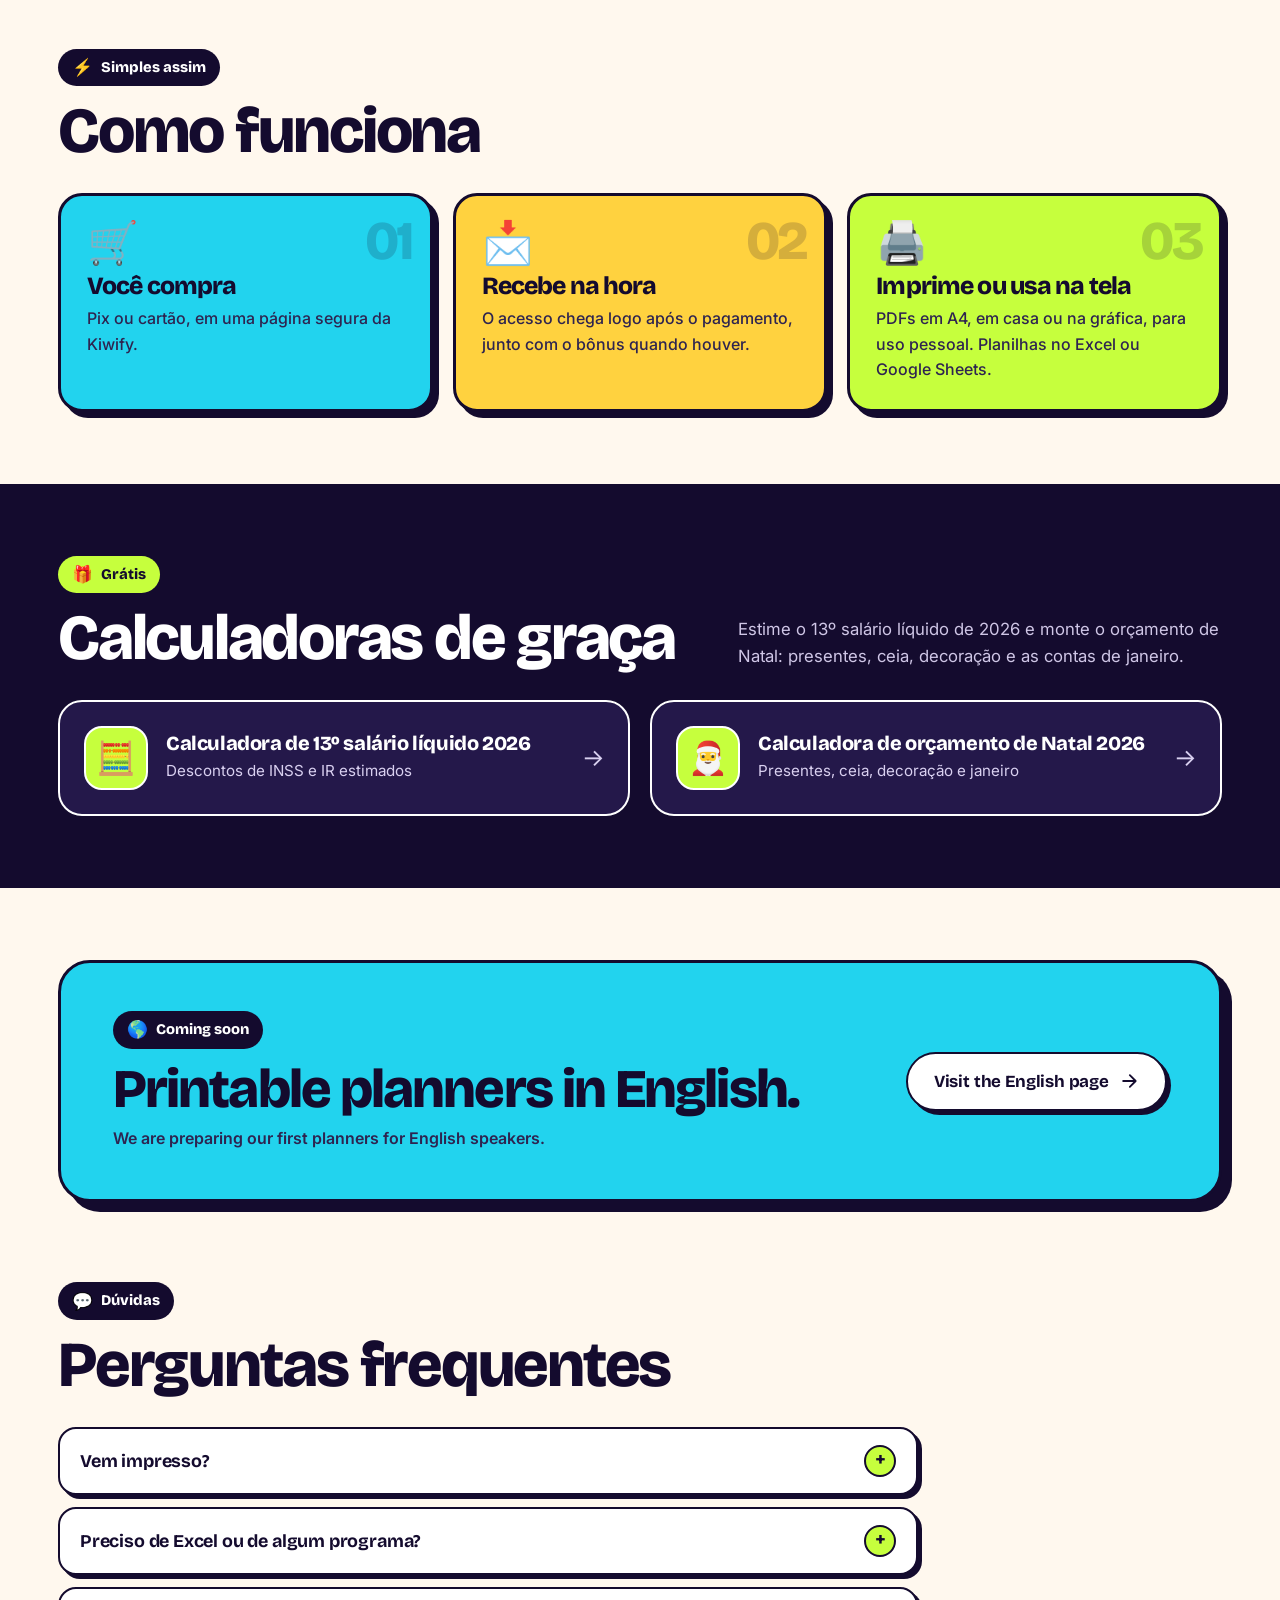
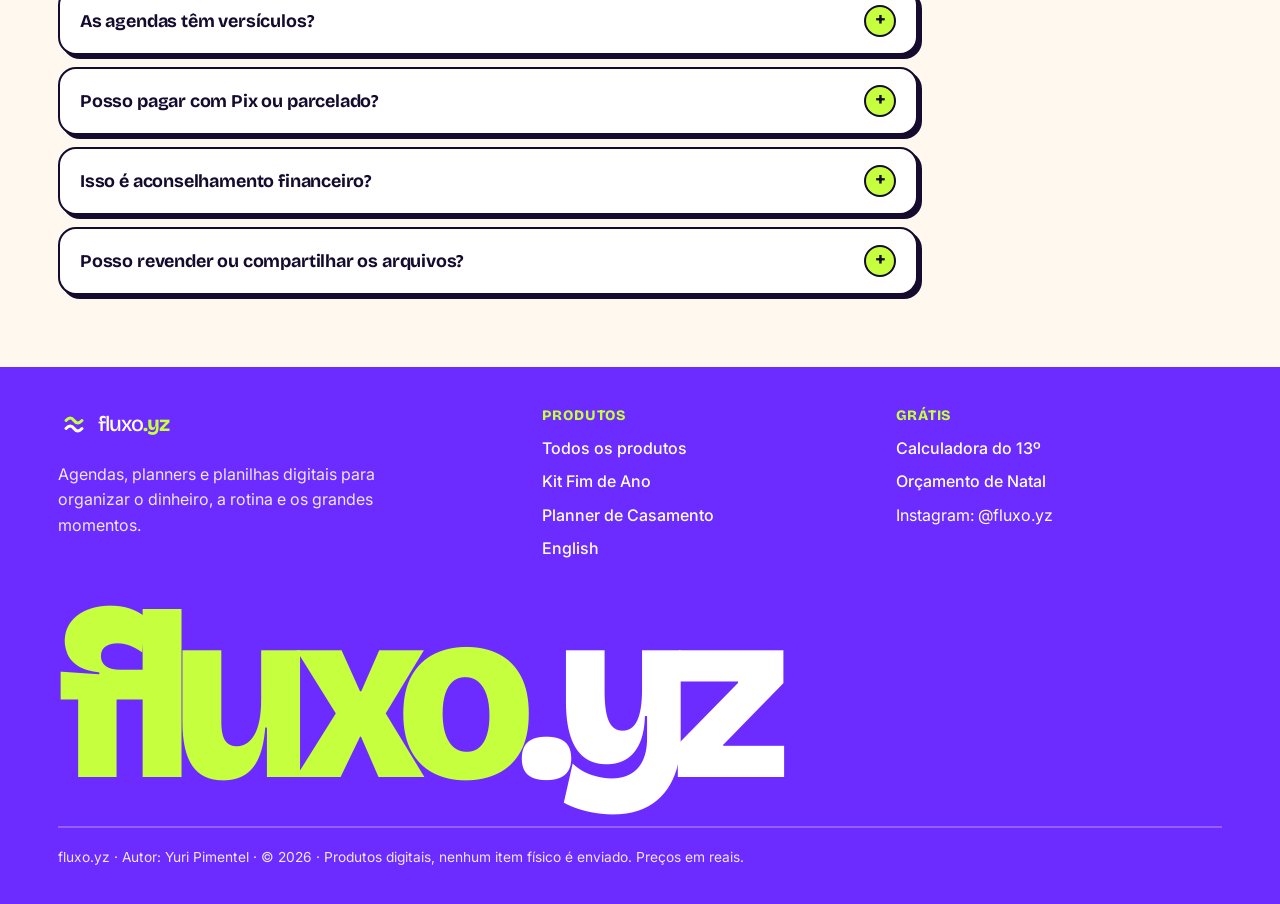
==== commit 4111225c: "Serve fluxo.yz at fluxo.yurizanoni.com The apex is reserved for another business. Point the GitHub P" ====
--- a/index.html
+++ b/index.html
@@ -11,13 +11,13 @@
 <link rel="preconnect" href="https://fonts.gstatic.com" crossorigin>
 <link rel="stylesheet" href="https://fonts.googleapis.com/css2?family=Bricolage+Grotesque:opsz,wght@12..96,600;12..96,700;12..96,800&family=Inter:wght@400;500;600;700&display=swap">
 <link rel="stylesheet" href="assets/site.css">
-<link rel="canonical" href="https://yurizanoni.com/">
+<link rel="canonical" href="https://fluxo.yurizanoni.com/">
 <meta property="og:type" content="website">
 <meta property="og:locale" content="pt_BR">
 <meta property="og:site_name" content="fluxo.yz">
 <meta property="og:title" content="fluxo.yz — agendas, planners e planilhas">
 <meta property="og:description" content="Organize o dinheiro, a rotina e os grandes momentos. Pix ou cartão, acesso na hora.">
-<meta property="og:url" content="https://yurizanoni.com/">
+<meta property="og:url" content="https://fluxo.yurizanoni.com/">
 </head>
 <body>
 <a class="skip" href="#conteudo">Pular para o conteúdo</a>
--- a/assets/site.css
+++ b/assets/site.css
@@ -0,0 +1,311 @@
+/* fluxo.yz v2 — bold young Brazilian brand. Violet + pink + lime + cyan. Mobile-first. */
+:root{
+  --violet:#6C2BFF; --violet-d:#4B14D6; --violet-dd:#2A0A7A; --ink:#140B2E; --ink-2:#2E2450; --muted:#574D72;
+  --pink:#FF3D8B; --lime:#C6FF3D; --cyan:#22D3EE; --sun:#FFD23F; --orange:#FF7A1A;
+  --bg:#FFF8EE; --card:#FFFFFF; --line:#EADFCB;
+  --r-xl:32px; --r-lg:24px; --r-md:16px;
+  --shadow-pop:6px 6px 0 var(--ink);
+  --font-display:"Bricolage Grotesque",system-ui,sans-serif;
+  --font-body:"Inter",system-ui,-apple-system,"Segoe UI",Roboto,sans-serif;
+  --wrap:1200px;
+}
+*,*::before,*::after{box-sizing:border-box}
+html{-webkit-text-size-adjust:100%;scroll-behavior:smooth}
+body{margin:0;background:var(--bg);color:var(--ink);font:400 16px/1.6 var(--font-body);-webkit-font-smoothing:antialiased;overflow-x:hidden}
+img{max-width:100%;height:auto;display:block}
+a{color:var(--violet-d)}
+h1,h2,h3{font-family:var(--font-display);font-weight:800;line-height:.98;letter-spacing:-.035em;margin:0;text-wrap:balance}
+p{margin:0}
+.wrap{max-width:var(--wrap);margin:0 auto;padding-inline:max(18px,env(safe-area-inset-left))}
+.skip{position:absolute;left:-999px;top:8px;background:var(--ink);color:#fff;padding:10px 14px;border-radius:10px;z-index:100}
+.skip:focus{left:12px}
+:focus-visible{outline:3px solid var(--ink);outline-offset:3px;border-radius:8px;box-shadow:0 0 0 6px var(--lime)}
+.emoji{font-family:"Apple Color Emoji","Segoe UI Emoji","Noto Color Emoji",sans-serif;font-weight:400;line-height:1}
+
+/* header */
+.site-header{position:sticky;top:0;z-index:40;padding:10px 0}
+.site-header .bar{display:flex;align-items:center;justify-content:space-between;gap:12px;background:rgba(255,255,255,.92);backdrop-filter:blur(14px);-webkit-backdrop-filter:blur(14px);border:2px solid var(--ink);border-radius:999px;padding:6px 6px 6px 14px;box-shadow:4px 4px 0 var(--ink)}
+.logo{display:inline-flex;align-items:center;gap:8px;text-decoration:none;color:var(--ink);font-family:var(--font-display);font-weight:800;font-size:1.35rem;letter-spacing:-.04em}
+.logo svg{width:32px;height:32px;flex:none}
+.logo b{color:var(--violet)}
+.nav{display:flex;align-items:center;gap:2px}
+.nav a{color:var(--ink);text-decoration:none;font-weight:600;font-size:.94rem;padding:9px 13px;border-radius:999px}
+.nav a:hover{background:#F1E9FF}
+.nav a[aria-current="page"]{background:var(--ink);color:#fff}
+.nav .hide-sm{display:none}
+.nav .cta-nav{background:var(--lime);color:var(--ink);border:2px solid var(--ink)}
+.nav .cta-nav:hover{background:#b6f229}
+@media(min-width:860px){.nav .hide-sm{display:inline-block}}
+
+/* buttons */
+.btn{display:inline-flex;align-items:center;justify-content:center;gap:10px;min-height:54px;padding:14px 26px;border-radius:999px;font-family:var(--font-display);font-weight:700;font-size:1.06rem;letter-spacing:-.01em;text-decoration:none;border:2.5px solid var(--ink);transition:transform .15s ease,box-shadow .15s ease,background .15s;cursor:pointer;box-shadow:4px 4px 0 var(--ink)}
+.btn:hover{transform:translate(-2px,-2px);box-shadow:6px 6px 0 var(--ink)}
+.btn:active{transform:translate(2px,2px);box-shadow:1px 1px 0 var(--ink)}
+.btn-lime{background:var(--lime);color:var(--ink)}
+.btn-white{background:#fff;color:var(--ink)}
+.btn-violet{background:var(--violet);color:#fff}
+.btn-ink{background:var(--ink);color:#fff;box-shadow:4px 4px 0 var(--pink)}
+.btn-ink:hover{box-shadow:6px 6px 0 var(--pink)}
+.btn-sm{min-height:44px;padding:9px 18px;font-size:.95rem;box-shadow:3px 3px 0 var(--ink)}
+.btn svg{width:20px;height:20px}
+
+/* stickers */
+.sticker{display:inline-flex;align-items:center;gap:8px;font-family:var(--font-display);font-weight:800;font-size:.95rem;letter-spacing:-.01em;padding:9px 16px;border-radius:999px;border:2.5px solid var(--ink);box-shadow:3px 3px 0 var(--ink);white-space:nowrap}
+.s-lime{background:var(--lime);color:var(--ink)} .s-pink{background:var(--pink);color:var(--ink)} .s-cyan{background:var(--cyan);color:var(--ink)} .s-sun{background:var(--sun);color:var(--ink)} .s-white{background:#fff;color:var(--ink)}
+.kicker{display:inline-flex;align-items:center;gap:8px;font-family:var(--font-display);font-weight:800;font-size:.92rem;padding:7px 14px;border-radius:999px;background:var(--ink);color:#fff}
+.kicker .emoji{font-size:1.05rem}
+
+/* hero */
+.hero{position:relative;margin-top:-76px;padding:120px 0 64px;background:var(--violet);color:#fff;overflow:hidden;isolation:isolate}
+.hero::before{content:"";position:absolute;inset:0;z-index:-1;background:
+  radial-gradient(40% 50% at 85% 20%,rgba(255,61,139,.75),transparent 70%),
+  radial-gradient(35% 45% at 10% 90%,rgba(34,211,238,.55),transparent 70%),
+  radial-gradient(30% 35% at 60% 100%,rgba(198,255,61,.35),transparent 70%)}
+.hero::after{content:"";position:absolute;inset:0;z-index:-1;opacity:.18;background-image:radial-gradient(rgba(255,255,255,.9) 1px,transparent 1.2px);background-size:22px 22px;mask-image:linear-gradient(180deg,#000,transparent 80%)}
+.hero-grid{display:grid;gap:44px;align-items:center}
+.hero h1{font-size:clamp(3rem,11vw,6.6rem);margin:18px 0 20px;color:#fff}
+.hero h1 .hl{display:inline-block;background:var(--lime);color:var(--ink);padding:0 .14em .04em;border-radius:.18em;transform:rotate(-2deg);box-shadow:5px 5px 0 var(--ink)}
+.hero h1 .pk{color:var(--pink);-webkit-text-stroke:0}
+.hero .lead{font-size:clamp(1.08rem,2.3vw,1.3rem);color:#F1EAFF;max-width:36ch;font-weight:500}
+.hero-ctas{display:flex;flex-wrap:wrap;gap:14px;margin-top:30px}
+.hero-note{margin-top:18px;font-size:.92rem;color:#E4D8FF}
+.hero-stage{position:relative;min-height:420px;max-width:600px;width:100%;margin-inline:auto}
+.frame{position:absolute;border:3px solid var(--ink);border-radius:var(--r-lg);padding:12px;box-shadow:8px 8px 0 var(--ink);transition:transform .35s cubic-bezier(.2,.8,.2,1)}
+.frame img{border-radius:14px;border:2px solid var(--ink);background:#fff}
+.frame .lbl{display:block;font-family:var(--font-display);font-weight:800;font-size:.86rem;color:var(--ink);margin:2px 4px 8px;display:flex;justify-content:space-between;gap:8px}
+.f1{background:var(--lime);width:66%;left:2%;top:4%;transform:rotate(-5deg);z-index:2}
+.f2{background:var(--pink);width:52%;right:0;top:0;transform:rotate(6deg);z-index:1}
+.f3{background:var(--cyan);width:46%;right:6%;bottom:0;transform:rotate(-3deg);z-index:3}
+.f3 img{aspect-ratio:4/3;object-fit:cover}
+.hero-stage:hover .f1{transform:rotate(-7deg) translateY(-6px)}
+.hero-stage:hover .f2{transform:rotate(9deg) translateY(-4px)}
+.hero-stage:hover .f3{transform:rotate(-1deg) translateY(-8px)}
+.float{position:absolute;z-index:5;animation:bob 4s ease-in-out infinite}
+.float.a{left:-2%;bottom:14%;transform:rotate(-8deg)}
+.float.b{right:-2%;top:44%;animation-delay:-2s}
+.float.c{left:34%;top:-6%;animation-delay:-1s}
+@keyframes bob{0%,100%{translate:0 0}50%{translate:0 -10px}}
+@media(min-width:960px){.hero{padding:140px 0 96px}.hero-grid{grid-template-columns:1.05fr 1fr;gap:40px}.hero-stage{min-height:520px}}
+@media(max-width:520px){.hero-stage{min-height:340px}.float.c{display:none}}
+
+/* marquee */
+.marquee{background:var(--lime);color:var(--ink);border-block:3px solid var(--ink);overflow:hidden;transform:rotate(-1.2deg);margin:-18px -10px 0;position:relative;z-index:3}
+.marquee.alt{background:var(--ink);color:#fff;transform:rotate(1deg);margin-top:0}
+.marquee-track{display:flex;gap:0;width:max-content;animation:scroll 32s linear infinite}
+.marquee.alt .marquee-track{animation-direction:reverse;animation-duration:40s}
+.marquee ul{display:flex;list-style:none;margin:0;padding:14px 0;gap:0}
+.marquee li{display:flex;align-items:center;gap:14px;padding:0 22px;font-family:var(--font-display);font-weight:800;font-size:clamp(1.05rem,2.4vw,1.4rem);letter-spacing:-.02em;white-space:nowrap}
+.marquee li::after{content:"✦";margin-left:22px;color:var(--violet)}
+.marquee.alt li::after{color:var(--lime)}
+@keyframes scroll{to{transform:translateX(-50%)}}
+
+/* sections */
+.section{padding:72px 0}
+.section-head{display:flex;flex-wrap:wrap;align-items:end;justify-content:space-between;gap:18px;margin-bottom:30px}
+.section-head h2{font-size:clamp(2.3rem,6.4vw,4rem);margin-top:14px}
+.section-head p{color:var(--muted);max-width:44ch;font-size:1.05rem}
+
+/* featured */
+.featured{position:relative;display:grid;background:var(--pink);border:3px solid var(--ink);border-radius:var(--r-xl);box-shadow:10px 10px 0 var(--ink);overflow:hidden}
+.featured .media{padding:22px;position:relative}
+.featured .media .imgbox{border:3px solid var(--ink);border-radius:var(--r-lg);overflow:hidden;background:#fff;transform:rotate(-2deg);box-shadow:6px 6px 0 var(--ink)}
+.featured .media img{width:100%;height:100%;object-fit:cover}
+.featured .badge-price{position:absolute;right:12px;top:8px;width:112px;height:112px;border-radius:50%;background:var(--lime);border:3px solid var(--ink);display:grid;place-items:center;text-align:center;font-family:var(--font-display);font-weight:800;line-height:1;transform:rotate(12deg);box-shadow:4px 4px 0 var(--ink);z-index:2}
+.featured .badge-price small{display:block;font-size:.72rem;font-weight:700;margin-bottom:3px}
+.featured .badge-price span{font-size:1.5rem;letter-spacing:-.04em}
+.featured .body{padding:8px 24px 32px;color:var(--ink)}
+.featured h2{font-size:clamp(2.4rem,6vw,4rem);margin:14px 0 12px}
+.featured p{font-size:1.08rem;font-weight:500}
+.featured ul{list-style:none;padding:0;margin:20px 0 26px;display:grid;gap:10px}
+.featured li{display:flex;gap:12px;align-items:center;background:rgba(255,255,255,.9);border:2px solid var(--ink);border-radius:14px;padding:10px 14px;font-weight:600}
+.featured li .emoji{font-size:1.2rem}
+.featured .links{display:flex;gap:16px;flex-wrap:wrap;align-items:center}
+.featured .links a.more{color:var(--ink);font-weight:700}
+.featured .fine{font-size:.9rem;margin-top:14px;font-weight:600}
+@media(min-width:920px){.featured{grid-template-columns:1.05fr 1fr;align-items:center}.featured .media{padding:40px}.featured .body{padding:44px 48px 44px 8px}.featured .badge-price{right:28px;top:22px;width:128px;height:128px}}
+
+/* filters */
+.filters{display:flex;gap:10px;overflow-x:auto;padding:4px 4px 10px;margin:0 -4px 22px;scrollbar-width:none}
+.filters::-webkit-scrollbar{display:none}
+.filters button{flex:none;font:700 .98rem var(--font-display);cursor:pointer;color:var(--ink);border:2.5px solid var(--ink);background:#fff;padding:9px 16px;border-radius:999px;box-shadow:3px 3px 0 var(--ink);transition:transform .12s,box-shadow .12s}
+.filters button:hover{transform:translate(-1px,-1px);box-shadow:4px 4px 0 var(--ink)}
+.filters button[aria-pressed="true"]{background:var(--violet);color:#fff}
+
+/* product grid */
+.grid{display:grid;gap:26px;grid-template-columns:1fr}
+@media(min-width:640px){.grid{grid-template-columns:1fr 1fr}}
+@media(min-width:1040px){.grid{grid-template-columns:repeat(3,1fr)}}
+@media(min-width:1180px){.grid-4{grid-template-columns:repeat(4,1fr);gap:22px}}
+.card{--c:var(--lime);position:relative;display:flex;flex-direction:column;background:var(--card);border:3px solid var(--ink);border-radius:var(--r-lg);box-shadow:6px 6px 0 var(--ink);transition:transform .25s cubic-bezier(.2,.8,.2,1),box-shadow .25s}
+.card:nth-child(4n+1){--c:var(--lime)} .card:nth-child(4n+2){--c:var(--pink)} .card:nth-child(4n+3){--c:var(--cyan)} .card:nth-child(4n+4){--c:var(--sun)}
+.card:hover{transform:translate(-3px,-5px) rotate(-1.2deg);box-shadow:10px 12px 0 var(--ink)}
+.card:nth-child(even):hover{transform:translate(-3px,-5px) rotate(1.2deg)}
+.card .thumb{position:relative;margin:10px 10px 0;padding:12px;background:var(--c);border:2.5px solid var(--ink);border-radius:18px}
+.card .thumb img{width:100%;aspect-ratio:4/3;object-fit:cover;border-radius:10px;border:2px solid var(--ink);background:#fff;transition:transform .3s}
+.card:hover .thumb img{transform:scale(1.03) rotate(1deg)}
+.card .thumb.contain img{object-fit:contain;background:#FBF4EC}
+.card .cat{position:absolute;left:20px;top:20px;z-index:2;font:800 .78rem var(--font-display);background:#fff;color:var(--ink);border:2px solid var(--ink);border-radius:999px;padding:4px 10px;display:inline-flex;gap:6px;align-items:center}
+.card .price-tag{position:absolute;right:14px;bottom:-16px;z-index:2;font:800 1.15rem var(--font-display);letter-spacing:-.03em;background:var(--ink);color:#fff;border-radius:12px;padding:6px 12px;transform:rotate(-4deg);box-shadow:3px 3px 0 var(--violet)}
+.card .content{display:flex;flex-direction:column;gap:10px;padding:26px 18px 18px;flex:1}
+.card h3{font-size:1.4rem;line-height:1.05;letter-spacing:-.03em}
+.card h3 a{color:inherit;text-decoration:none}
+.card h3 a::after{content:"";position:absolute;inset:0;border-radius:var(--r-lg)}
+.card p{color:var(--muted);font-size:.95rem}
+.card .meta{display:flex;align-items:center;justify-content:space-between;gap:10px;margin-top:auto;padding-top:6px}
+.card .meta .see{font:700 .9rem var(--font-display);color:var(--violet-d)}
+.card .buy{position:relative;z-index:2}
+
+/* steps */
+.steps{display:grid;gap:20px}
+@media(min-width:820px){.steps{grid-template-columns:repeat(3,1fr)}}
+.step{position:relative;border:3px solid var(--ink);border-radius:var(--r-lg);padding:26px;box-shadow:6px 6px 0 var(--ink)}
+.step:nth-child(1){background:var(--cyan)} .step:nth-child(2){background:var(--sun)} .step:nth-child(3){background:var(--lime)}
+.step .ico{font-size:2.6rem;display:block;margin-bottom:10px}
+.step .n{position:absolute;right:18px;top:12px;font:800 3.4rem var(--font-display);color:rgba(20,11,46,.18);letter-spacing:-.05em}
+.step h3{font-size:1.55rem;margin-bottom:8px}
+.step p{color:var(--ink-2);font-weight:500}
+
+/* dark band */
+.band-dark{background:var(--ink);color:#fff;position:relative;overflow:hidden}
+.band-dark .section-head p{color:#CFC6E6}
+.band-dark h2{color:#fff}
+.band-dark .kicker{background:var(--lime);color:var(--ink)}
+
+/* tools */
+.tools{display:grid;gap:20px}
+@media(min-width:820px){.tools{grid-template-columns:1fr 1fr}}
+.tool{display:flex;gap:18px;align-items:center;text-decoration:none;color:#fff;background:#24184A;border:2.5px solid #fff;border-radius:var(--r-lg);padding:24px;transition:transform .2s,background .2s}
+.tool:hover{transform:translateY(-4px) rotate(-.6deg);background:var(--violet)}
+.tool .ico{width:64px;height:64px;border-radius:18px;background:var(--lime);border:2.5px solid #fff;display:grid;place-items:center;flex:none;font-size:2rem}
+.tool b{display:block;font:800 1.25rem/1.1 var(--font-display);letter-spacing:-.02em;margin-bottom:4px}
+.tool span{color:#D9D0F0;font-size:.95rem}
+.tool .go{margin-left:auto;font-size:1.5rem}
+
+/* english band */
+.en-band{position:relative;display:grid;gap:20px;align-items:center;background:var(--cyan);border:3px solid var(--ink);border-radius:var(--r-xl);padding:36px 26px;box-shadow:10px 10px 0 var(--ink);overflow:hidden}
+.en-band h2{font-size:clamp(2.2rem,5.4vw,3.4rem)}
+.en-band p{color:var(--ink-2);font-weight:600;margin-top:10px}
+.en-band .big{position:absolute;right:-10px;bottom:-30px;font-size:9rem;opacity:.9;transform:rotate(-12deg);pointer-events:none}
+@media(min-width:820px){.en-band{grid-template-columns:1.4fr auto;padding:48px 52px}.en-band .big{right:220px}}
+
+/* faq */
+.faq{display:grid;gap:12px;max-width:860px}
+.faq details{background:#fff;border:2.5px solid var(--ink);border-radius:18px;padding:16px 20px;box-shadow:4px 4px 0 var(--ink)}
+.faq details[open]{background:#F4EDFF}
+.faq summary{cursor:pointer;list-style:none;font:700 1.12rem var(--font-display);letter-spacing:-.01em;display:flex;justify-content:space-between;gap:16px;align-items:center}
+.faq summary::-webkit-details-marker{display:none}
+.faq summary::after{content:"+";flex:none;width:32px;height:32px;border-radius:50%;background:var(--lime);border:2px solid var(--ink);display:grid;place-items:center;font-size:1.3rem;line-height:1;transition:transform .2s}
+.faq details[open] summary::after{transform:rotate(45deg);background:var(--pink)}
+.faq details p{color:var(--ink-2);margin-top:10px}
+
+/* footer */
+.site-footer{background:var(--violet);color:#fff;padding:0 0 calc(36px + env(safe-area-inset-bottom));position:relative;overflow:hidden}
+.footer-big{font:800 clamp(4rem,19vw,15rem)/.8 var(--font-display);letter-spacing:-.06em;color:var(--lime);margin:40px 0 0;white-space:nowrap;user-select:none}
+.footer-big span{color:#fff}
+.site-footer .cols{display:grid;gap:28px;padding-top:40px}
+@media(min-width:820px){.site-footer .cols{grid-template-columns:1.4fr 1fr 1fr}}
+.site-footer .logo{color:#fff}
+.site-footer .logo b{color:var(--lime)}
+.site-footer h4{color:var(--lime);font:800 .9rem var(--font-display);letter-spacing:.06em;text-transform:uppercase;margin:0 0 12px}
+.site-footer ul{list-style:none;margin:0;padding:0;display:grid;gap:8px}
+.site-footer a{color:#fff;text-decoration:none;font-weight:500}
+.site-footer a:hover{text-decoration:underline}
+.site-footer .about{margin-top:14px;max-width:38ch;color:#EFE7FF}
+.site-footer .legal{margin-top:32px;padding-top:18px;border-top:2px solid rgba(255,255,255,.25);font-size:.86rem;color:#EFE7FF}
+
+/* product page */
+.pdp-hero{background:var(--violet);color:#fff;margin-top:-76px;padding:104px 0 0;position:relative;overflow:hidden;isolation:isolate}
+.pdp-hero::before{content:"";position:absolute;inset:0;z-index:-1;background:radial-gradient(40% 60% at 90% 10%,rgba(255,61,139,.7),transparent 70%),radial-gradient(40% 50% at 0% 100%,rgba(34,211,238,.45),transparent 70%)}
+.crumbs{font-size:.9rem;color:#E4D8FF;padding:8px 0 0;font-weight:500}
+.crumbs a{color:#fff;text-decoration:none}
+.crumbs a:hover{text-decoration:underline}
+.pdp{display:grid;gap:34px;padding:22px 0 56px}
+@media(min-width:960px){.pdp{grid-template-columns:1.05fr 1fr;gap:56px;align-items:start;padding:30px 0 72px}}
+.stage{position:relative;padding:16px;background:var(--lime);border:3px solid var(--ink);border-radius:var(--r-xl);box-shadow:10px 10px 0 var(--ink);transform:rotate(-1.5deg)}
+.stage img{width:100%;aspect-ratio:4/3;object-fit:cover;border-radius:18px;border:2.5px solid var(--ink);background:#fff}
+.stage.contain img{object-fit:contain;background:#FBF4EC}
+.stage .sticker{position:absolute;z-index:2}
+.stage .st1{left:-8px;bottom:-16px;transform:rotate(-6deg)}
+.stage .st2{right:-6px;top:-14px;transform:rotate(7deg)}
+.facts{display:flex;flex-wrap:wrap;gap:10px;margin-top:30px}
+.facts .sticker{font-size:.86rem;padding:7px 13px;box-shadow:2px 2px 0 var(--ink)}
+.pdp h1{font-size:clamp(2.6rem,7vw,4.6rem);margin:16px 0 14px;color:#fff}
+.pdp .lede{font-size:1.14rem;color:#F1EAFF;font-weight:500}
+.buybox{position:relative;margin-top:26px;background:#fff;color:var(--ink);border:3px solid var(--ink);border-radius:var(--r-lg);padding:24px;box-shadow:8px 8px 0 var(--ink)}
+.buybox .price{font:800 3.2rem/1 var(--font-display);letter-spacing:-.05em}
+.buybox .price-sub{color:var(--muted);font-size:.94rem;margin:8px 0 18px;font-weight:500}
+.buybox .btn{width:100%}
+.buybox .sec{display:flex;align-items:center;gap:8px;justify-content:center;font-size:.88rem;color:var(--muted);margin-top:14px;font-weight:500}
+.buybox .tag-hot{position:absolute;right:16px;top:-18px;transform:rotate(5deg)}
+.download{display:flex;align-items:center;gap:10px;justify-content:center;margin-top:14px;font:700 1rem var(--font-display);color:var(--ink);text-decoration:none;background:var(--cyan);border:2.5px dashed var(--ink);border-radius:999px;padding:12px 18px}
+.download:hover{background:#4fe0f5}
+.download svg{width:18px;height:18px}
+.pdp-body{display:grid;gap:30px;padding:60px 0 20px}
+@media(min-width:960px){.pdp-body{grid-template-columns:1.2fr 1fr;gap:48px;align-items:start}}
+.includes h2,.notes h2{font-size:clamp(1.9rem,4.4vw,2.6rem);margin:14px 0 18px}
+.includes ul{list-style:none;margin:0;padding:0;display:grid;gap:12px}
+.includes li{display:flex;gap:14px;align-items:flex-start;background:#fff;border:2.5px solid var(--ink);border-radius:16px;padding:14px 16px;font-weight:600;box-shadow:3px 3px 0 var(--ink)}
+.includes li .emoji{font-size:1.3rem;flex:none}
+.notes{background:var(--sun);border:3px solid var(--ink);border-radius:var(--r-lg);padding:24px;box-shadow:6px 6px 0 var(--ink)}
+.note{font-size:.94rem;color:var(--ink-2);line-height:1.6;margin-top:12px}
+.note:first-of-type{margin-top:0}
+.related{padding:56px 0 80px}
+.related h2{font-size:clamp(2rem,5vw,3rem);margin:14px 0 26px}
+.sticky-buy{position:fixed;left:10px;right:10px;bottom:calc(10px + env(safe-area-inset-bottom));z-index:50;background:#fff;border:2.5px solid var(--ink);border-radius:20px;box-shadow:4px 4px 0 var(--ink);padding:8px 8px 8px 16px;display:flex;align-items:center;justify-content:space-between;gap:12px;transform:translateY(160%);transition:transform .3s cubic-bezier(.2,.8,.2,1)}
+.sticky-buy.show{transform:none}
+.sticky-buy .t{font-size:.8rem;color:var(--muted);line-height:1.2;font-weight:600;min-width:0}
+.sticky-buy .t span{display:block;white-space:nowrap;overflow:hidden;text-overflow:ellipsis}
+.sticky-buy .t b{display:block;font:800 1.35rem var(--font-display);color:var(--ink);letter-spacing:-.03em}
+.sticky-buy .btn{box-shadow:none;flex:none}
+@media(min-width:960px){.sticky-buy{display:none}}
+
+/* english page */
+.en-hero{text-align:center;padding-bottom:110px}
+.en-hero h1{max-width:13ch;margin-inline:auto}
+.en-hero .lead{margin-inline:auto;max-width:48ch}
+.en-hero .hero-ctas{justify-content:center}
+.en-stickers{display:flex;flex-wrap:wrap;gap:12px;justify-content:center;margin-top:28px}
+
+@media (prefers-reduced-motion:reduce){html{scroll-behavior:auto}*,*::before,*::after{animation:none!important;transition:none!important}}
+/* iteration 1 */
+html,body{overflow-x:clip}
+@media(min-width:960px){.hero h1{font-size:clamp(3rem,7vw,5.7rem)}.hero{padding-top:128px}}
+.frame .lbl{white-space:nowrap;overflow:hidden}
+.frame .lbl span{overflow:hidden;text-overflow:ellipsis}
+@media(max-width:640px){
+  .frame{padding:8px;box-shadow:5px 5px 0 var(--ink);border-radius:18px}
+  .frame .lbl{font-size:.74rem;margin:0 2px 6px}
+  .f2 .lbl span:last-child,.f3 .lbl span:last-child{display:none}
+  .float{font-size:.82rem;padding:7px 12px}
+  .grid{gap:18px}
+  .card{display:grid;grid-template-columns:132px 1fr;align-items:stretch;box-shadow:4px 4px 0 var(--ink)}
+  .card .thumb{margin:8px 0 8px 8px;padding:6px;border-radius:14px;display:flex;align-items:center}
+  .card .thumb img{aspect-ratio:1/1;border-radius:8px;object-position:18% 50%}
+  .card .thumb.contain img{object-position:50% 50%}
+  .card .cat{display:none}
+  .card .price-tag{right:auto;left:10px;bottom:-12px;font-size:.95rem;padding:4px 9px}
+  .card .content{padding:12px 12px 12px 14px;gap:6px}
+  .card h3{font-size:1.12rem}
+  .card p{font-size:.85rem;display:-webkit-box;-webkit-line-clamp:2;-webkit-box-orient:vertical;overflow:hidden}
+  .card .meta .see{display:none}
+  .card .meta{justify-content:flex-end}
+  .card:hover{transform:none}
+  .stage{padding:10px;box-shadow:6px 6px 0 var(--ink);border-radius:24px}
+  .section{padding:56px 0}
+  .featured .badge-price{width:96px;height:96px}
+  .featured .badge-price span{font-size:1.25rem}
+}
+/* iteration 2 */
+.mq-wrap{overflow:hidden;padding:14px 0;margin:-32px 0 -14px;position:relative;z-index:3}
+.mq-wrap.alt{margin:0}
+.mq-wrap .marquee{margin:0 -12px}
+.ring{position:absolute;z-index:6;left:-4%;bottom:-2%;width:132px;height:132px;border-radius:50%;background:var(--pink);border:3px solid var(--ink);box-shadow:4px 4px 0 var(--ink);display:grid;place-items:center}
+.ring svg{position:absolute;inset:6px;width:calc(100% - 12px);height:calc(100% - 12px);animation:spin 16s linear infinite}
+.ring text{font:800 10.4px var(--font-display);letter-spacing:.06em;fill:var(--ink)}
+.ring .emoji{font-size:2.2rem}
+@keyframes spin{to{transform:rotate(360deg)}}
+.hero-stage .float.a{display:none}
+@media(max-width:640px){.ring{display:none}.hero-stage .float.a{display:inline-flex}}
+.section-head h2{position:relative}
+.step .n::before{content:attr(data-n)}
+.crumbs a{text-decoration:underline;text-underline-offset:3px}
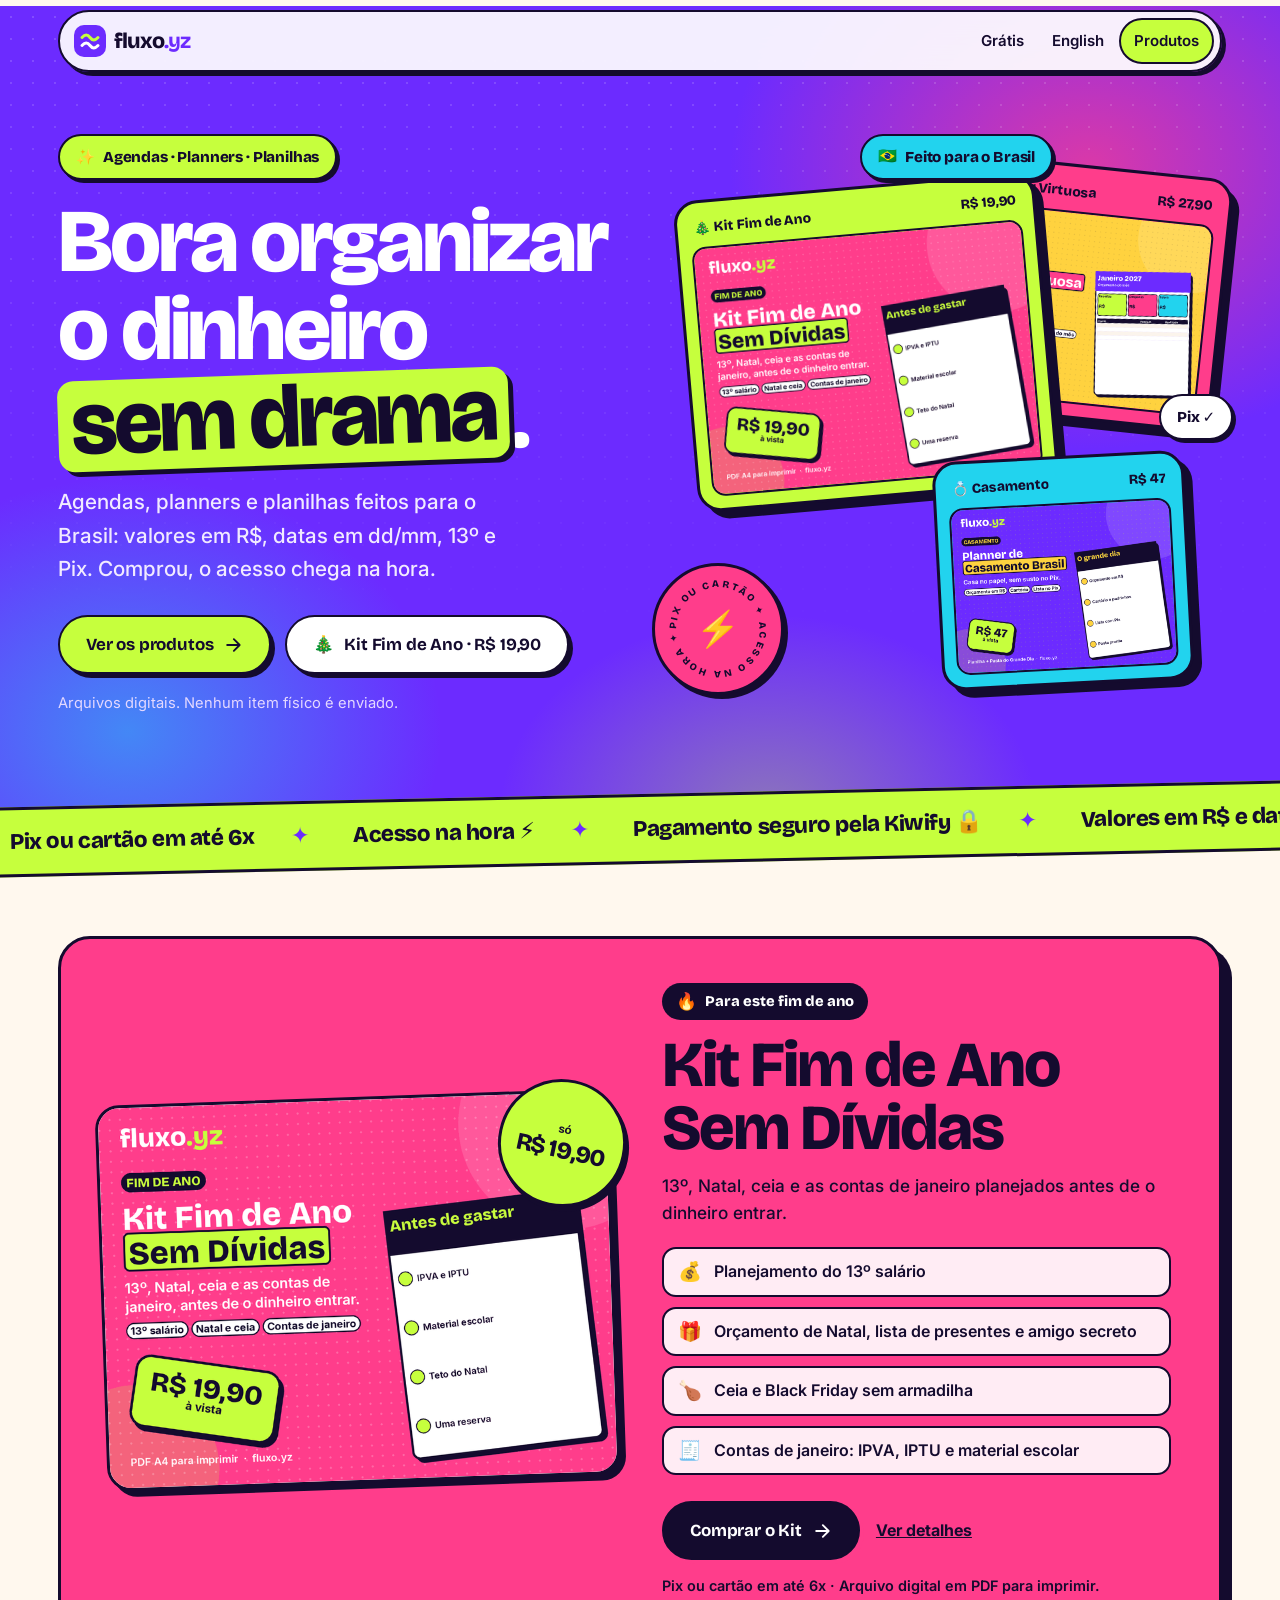
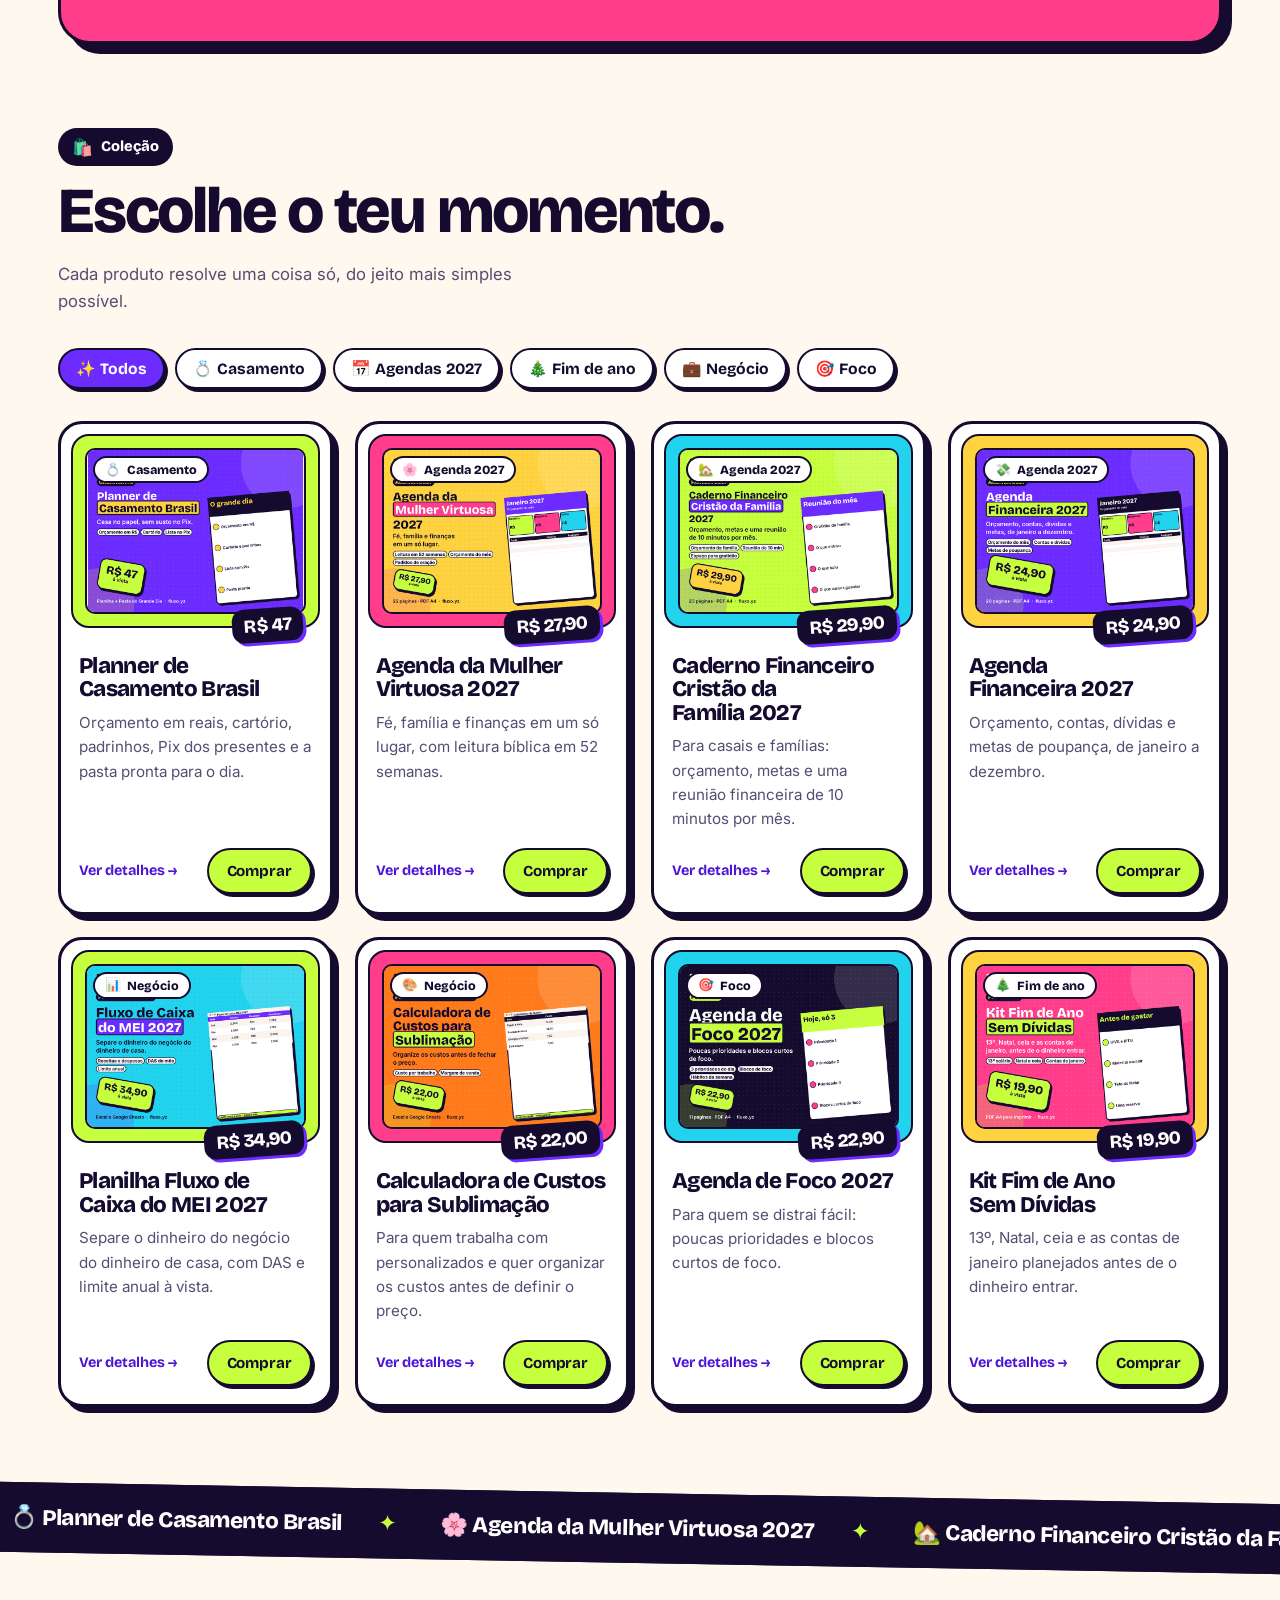
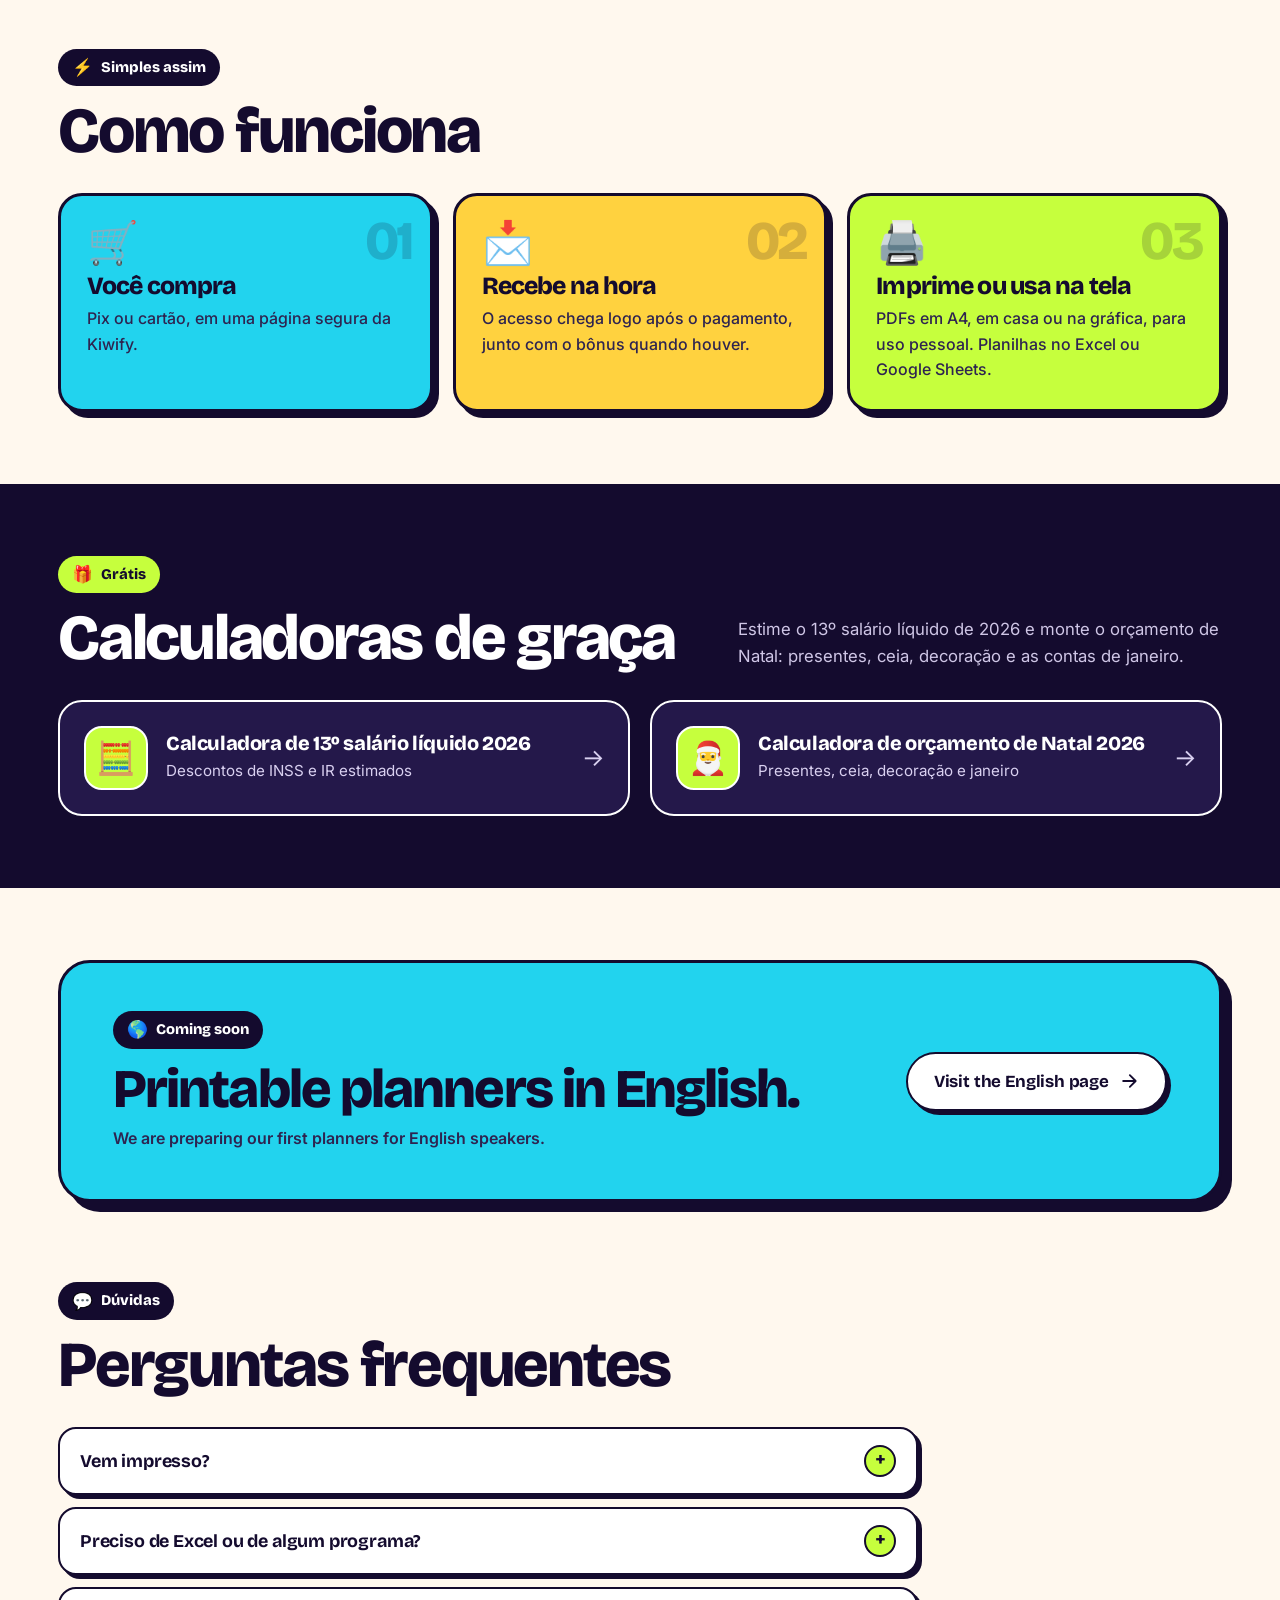
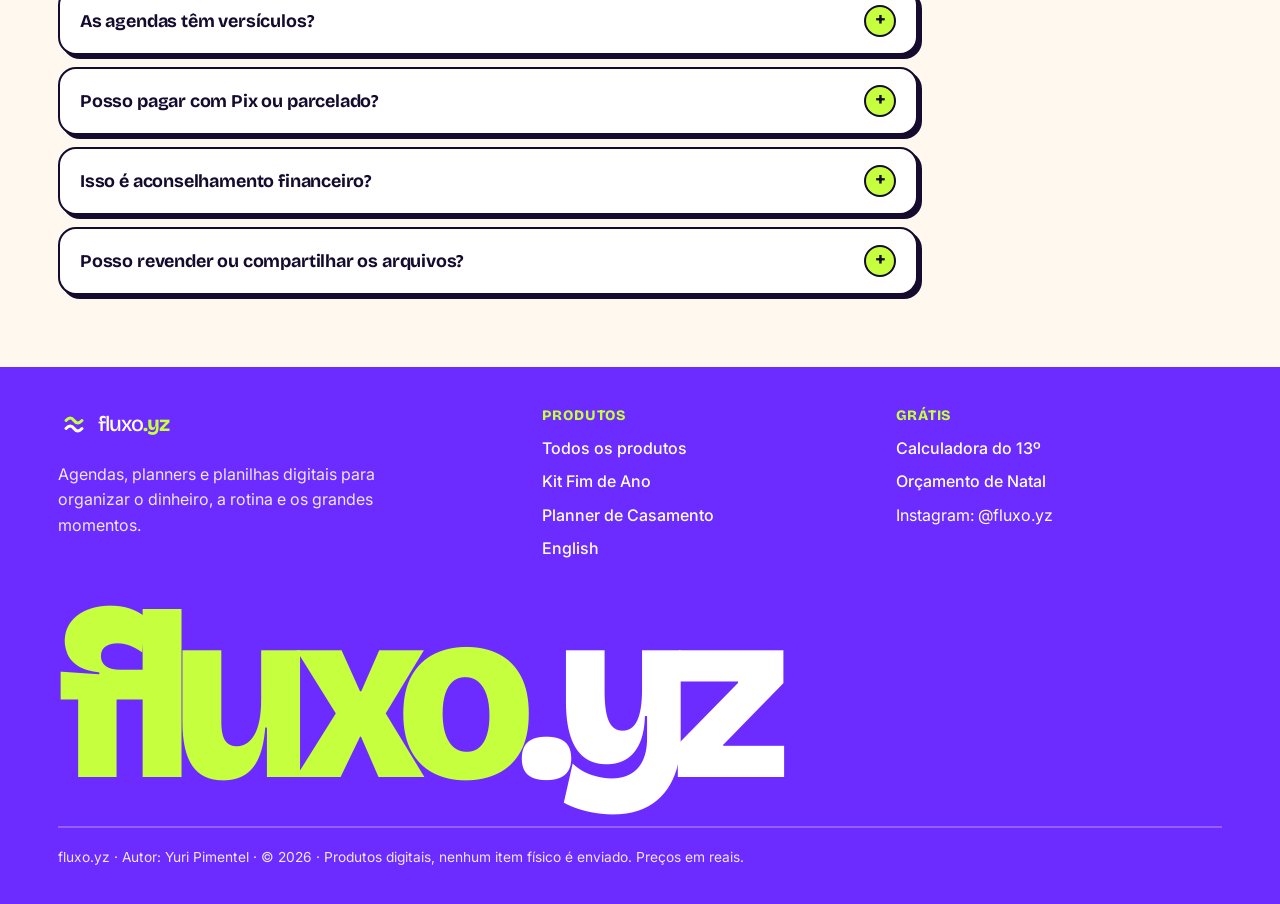
==== commit 57ccc161: "Swap the eight live Fluxo YZ covers for the new PNG art. Use a web-optimized 760×570 version of each" ====
--- a/index.html
+++ b/index.html
@@ -42,9 +42,9 @@
     <p class="hero-note">Arquivos digitais. Nenhum item físico é enviado.</p>
   </div>
   <div class="hero-stage" aria-hidden="true">
-    <figure class="frame f2" style="margin:0"><span class="lbl"><span>🌸 Mulher Virtuosa</span><span>R$ 27,90</span></span><img src="assets/img/mulher-virtuosa-2027.svg" width="760" height="570" alt="Agenda da Mulher Virtuosa 2027" loading="lazy" decoding="async"></figure>
-    <figure class="frame f1" style="margin:0"><span class="lbl"><span>🎄 Kit Fim de Ano</span><span>R$ 19,90</span></span><img src="assets/img/kit-fim-de-ano.svg" width="760" height="570" alt="Kit Fim de Ano Sem Dívidas" loading="eager" fetchpriority="high" decoding="async"></figure>
-    <figure class="frame f3" style="margin:0"><span class="lbl"><span>💍 Casamento</span><span>R$ 47</span></span><img src="assets/img/planner-casamento.svg" width="600" height="600" alt="Planner de Casamento Brasil — Planilha + Pasta do Grande Dia" loading="lazy" decoding="async"></figure>
+    <figure class="frame f2" style="margin:0"><span class="lbl"><span>🌸 Mulher Virtuosa</span><span>R$ 27,90</span></span><img src="assets/img/mulher-virtuosa-2027.png" width="760" height="570" alt="Agenda da Mulher Virtuosa 2027" loading="lazy" decoding="async"></figure>
+    <figure class="frame f1" style="margin:0"><span class="lbl"><span>🎄 Kit Fim de Ano</span><span>R$ 19,90</span></span><img src="assets/img/kit-fim-de-ano.png" width="760" height="570" alt="Kit Fim de Ano Sem Dívidas" loading="eager" fetchpriority="high" decoding="async"></figure>
+    <figure class="frame f3" style="margin:0"><span class="lbl"><span>💍 Casamento</span><span>R$ 47</span></span><img src="assets/img/planner-casamento.png" width="760" height="570" alt="Planner de Casamento Brasil — Planilha + Pasta do Grande Dia" loading="lazy" decoding="async"></figure>
     <span class="float a sticker s-sun"><span class="emoji">⚡</span>Acesso na hora</span>
     <span class="float b sticker s-white">Pix ✓</span>
     <span class="ring"><svg viewBox="0 0 120 120"><defs><path id="rp" d="M60,60 m-44,0 a44,44 0 1,1 88,0 a44,44 0 1,1 -88,0"/></defs><text><textPath href="#rp" textLength="272" lengthAdjust="spacing">PIX OU CARTÃO ✦ ACESSO NA HORA ✦ </textPath></text></svg><span class="emoji">⚡</span></span>
@@ -54,7 +54,7 @@
 <div class="mq-wrap"><div class="marquee" role="region" aria-label="Como a compra funciona"><div class="marquee-track"><ul><li>Pix ou cartão em até 6x</li><li>Acesso na hora ⚡</li><li>Pagamento seguro pela Kiwify 🔒</li><li>Valores em R$ e datas em dd/mm</li><li>Feito para o Brasil 🇧🇷</li><li>Imprima em casa 🖨️</li><li>Planilhas no Excel e Google Sheets</li></ul><ul aria-hidden="true"><li>Pix ou cartão em até 6x</li><li>Acesso na hora ⚡</li><li>Pagamento seguro pela Kiwify 🔒</li><li>Valores em R$ e datas em dd/mm</li><li>Feito para o Brasil 🇧🇷</li><li>Imprima em casa 🖨️</li><li>Planilhas no Excel e Google Sheets</li></ul></div></div></div>
 <section class="section"><div class="wrap">
   <div class="featured">
-    <div class="media"><div class="imgbox"><img src="assets/img/kit-fim-de-ano.svg" width="760" height="570" alt="Kit Fim de Ano Sem Dívidas" loading="lazy" decoding="async"></div><div class="badge-price"><div><small>só</small><span>R$ 19,90</span></div></div></div>
+    <div class="media"><div class="imgbox"><img src="assets/img/kit-fim-de-ano.png" width="760" height="570" alt="Kit Fim de Ano Sem Dívidas" loading="lazy" decoding="async"></div><div class="badge-price"><div><small>só</small><span>R$ 19,90</span></div></div></div>
     <div class="body">
       <span class="kicker"><span class="emoji" aria-hidden="true">🔥</span>Para este fim de ano</span>
       <h2>Kit Fim de Ano Sem Dívidas</h2>
@@ -69,56 +69,56 @@
   <div class="section-head"><div><span class="kicker"><span class="emoji" aria-hidden="true">🛍️</span>Coleção</span><h2>Escolhe o teu momento.</h2></div><p>Cada produto resolve uma coisa só, do jeito mais simples possível.</p></div>
   <div class="filters" role="group" aria-label="Filtrar por categoria"><button type="button" aria-pressed="true" data-f="all">✨ Todos</button><button type="button" aria-pressed="false" data-f="casamento">💍 Casamento</button><button type="button" aria-pressed="false" data-f="ano">📅 Agendas 2027</button><button type="button" aria-pressed="false" data-f="fim">🎄 Fim de ano</button><button type="button" aria-pressed="false" data-f="negocio">💼 Negócio</button><button type="button" aria-pressed="false" data-f="foco">🎯 Foco</button></div>
   <div class="grid grid-4" id="product-grid"><article class="card" data-cat="casamento">
-  <div class="thumb contain"><span class="cat"><span class="emoji" aria-hidden="true">💍</span>Casamento</span><img src="assets/img/planner-casamento.svg" width="600" height="600" alt="Planner de Casamento Brasil — Planilha + Pasta do Grande Dia" loading="lazy" decoding="async"><span class="price-tag">R$ 47</span></div>
+  <div class="thumb contain"><span class="cat"><span class="emoji" aria-hidden="true">💍</span>Casamento</span><img src="assets/img/planner-casamento.png" width="760" height="570" alt="Planner de Casamento Brasil — Planilha + Pasta do Grande Dia" loading="lazy" decoding="async"><span class="price-tag">R$ 47</span></div>
   <div class="content">
     <h3><a href="ofertas/planner-casamento.html">Planner de Casamento Brasil</a></h3>
     <p>Orçamento em reais, cartório, padrinhos, Pix dos presentes e a pasta pronta para o dia.</p>
     <div class="meta"><span class="see">Ver detalhes →</span><a class="btn btn-lime btn-sm buy" href="https://pay.kiwify.com.br/seXAGSn?utm_source=landing&amp;utm_medium=site&amp;utm_campaign=casamento&amp;utm_content=planner-casamento" aria-label="Comprar Planner de Casamento Brasil — Planilha + Pasta do Grande Dia por R$ 47">Comprar</a></div>
   </div>
 </article><article class="card" data-cat="ano">
-  <div class="thumb"><span class="cat"><span class="emoji" aria-hidden="true">🌸</span>Agenda 2027</span><img src="assets/img/mulher-virtuosa-2027.svg" width="760" height="570" alt="Agenda da Mulher Virtuosa 2027" loading="lazy" decoding="async"><span class="price-tag">R$ 27,90</span></div>
+  <div class="thumb"><span class="cat"><span class="emoji" aria-hidden="true">🌸</span>Agenda 2027</span><img src="assets/img/mulher-virtuosa-2027.png" width="760" height="570" alt="Agenda da Mulher Virtuosa 2027" loading="lazy" decoding="async"><span class="price-tag">R$ 27,90</span></div>
   <div class="content">
     <h3><a href="ofertas/mulher-virtuosa-2027.html">Agenda da Mulher Virtuosa 2027</a></h3>
     <p>Fé, família e finanças em um só lugar, com leitura bíblica em 52 semanas.</p>
     <div class="meta"><span class="see">Ver detalhes →</span><a class="btn btn-lime btn-sm buy" href="https://pay.kiwify.com.br/ndzrZaI?utm_source=landing&amp;utm_medium=site&amp;utm_campaign=lp-nov26&amp;utm_content=virtuosa" aria-label="Comprar Agenda da Mulher Virtuosa 2027 por R$ 27,90">Comprar</a></div>
   </div>
 </article><article class="card" data-cat="ano">
-  <div class="thumb"><span class="cat"><span class="emoji" aria-hidden="true">🏡</span>Agenda 2027</span><img src="assets/img/familia-crista-2027.svg" width="760" height="570" alt="Caderno Financeiro Cristão da Família 2027" loading="lazy" decoding="async"><span class="price-tag">R$ 29,90</span></div>
+  <div class="thumb"><span class="cat"><span class="emoji" aria-hidden="true">🏡</span>Agenda 2027</span><img src="assets/img/familia-crista-2027.png" width="760" height="570" alt="Caderno Financeiro Cristão da Família 2027" loading="lazy" decoding="async"><span class="price-tag">R$ 29,90</span></div>
   <div class="content">
     <h3><a href="ofertas/familia-crista-2027.html">Caderno Financeiro Cristão da Família 2027</a></h3>
     <p>Para casais e famílias: orçamento, metas e uma reunião financeira de 10 minutos por mês.</p>
     <div class="meta"><span class="see">Ver detalhes →</span><a class="btn btn-lime btn-sm buy" href="https://pay.kiwify.com.br/xUQPfjQ?utm_source=landing&amp;utm_medium=site&amp;utm_campaign=lp-nov26&amp;utm_content=familia" aria-label="Comprar Caderno Financeiro Cristão da Família 2027 por R$ 29,90">Comprar</a></div>
   </div>
 </article><article class="card" data-cat="ano">
-  <div class="thumb"><span class="cat"><span class="emoji" aria-hidden="true">💸</span>Agenda 2027</span><img src="assets/img/agenda-financeira-2027.svg" width="760" height="570" alt="Agenda Financeira 2027" loading="lazy" decoding="async"><span class="price-tag">R$ 24,90</span></div>
+  <div class="thumb"><span class="cat"><span class="emoji" aria-hidden="true">💸</span>Agenda 2027</span><img src="assets/img/agenda-financeira-2027.png" width="760" height="570" alt="Agenda Financeira 2027" loading="lazy" decoding="async"><span class="price-tag">R$ 24,90</span></div>
   <div class="content">
     <h3><a href="ofertas/agenda-financeira-2027.html">Agenda Financeira 2027</a></h3>
     <p>Orçamento, contas, dívidas e metas de poupança, de janeiro a dezembro.</p>
     <div class="meta"><span class="see">Ver detalhes →</span><a class="btn btn-lime btn-sm buy" href="https://pay.kiwify.com.br/mEySs1c?utm_source=landing&amp;utm_medium=site&amp;utm_campaign=lp-nov26&amp;utm_content=agenda" aria-label="Comprar Agenda Financeira 2027 por R$ 24,90">Comprar</a></div>
   </div>
 </article><article class="card" data-cat="negocio">
-  <div class="thumb"><span class="cat"><span class="emoji" aria-hidden="true">📊</span>Negócio</span><img src="assets/img/fluxo-caixa-mei-2027.svg" width="760" height="570" alt="Planilha Fluxo de Caixa do MEI 2027" loading="lazy" decoding="async"><span class="price-tag">R$ 34,90</span></div>
+  <div class="thumb"><span class="cat"><span class="emoji" aria-hidden="true">📊</span>Negócio</span><img src="assets/img/fluxo-caixa-mei-2027.png" width="760" height="570" alt="Planilha Fluxo de Caixa do MEI 2027" loading="lazy" decoding="async"><span class="price-tag">R$ 34,90</span></div>
   <div class="content">
     <h3><a href="ofertas/fluxo-caixa-mei-2027.html">Planilha Fluxo de Caixa do MEI 2027</a></h3>
     <p>Separe o dinheiro do negócio do dinheiro de casa, com DAS e limite anual à vista.</p>
     <div class="meta"><span class="see">Ver detalhes →</span><a class="btn btn-lime btn-sm buy" href="https://pay.kiwify.com.br/rLqLBRg?utm_source=landing&amp;utm_medium=site&amp;utm_campaign=lp-nov26&amp;utm_content=mei" aria-label="Comprar Planilha Fluxo de Caixa do MEI 2027 por R$ 34,90">Comprar</a></div>
   </div>
 </article><article class="card" data-cat="negocio">
-  <div class="thumb"><span class="cat"><span class="emoji" aria-hidden="true">🎨</span>Negócio</span><img src="assets/img/custos-sublimacao.svg" width="760" height="570" alt="Ilustração da Calculadora de Custos para Sublimação" loading="lazy" decoding="async"><span class="price-tag">R$ 22,00</span></div>
+  <div class="thumb"><span class="cat"><span class="emoji" aria-hidden="true">🎨</span>Negócio</span><img src="assets/img/custos-sublimacao.png" width="760" height="570" alt="Ilustração da Calculadora de Custos para Sublimação" loading="lazy" decoding="async"><span class="price-tag">R$ 22,00</span></div>
   <div class="content">
     <h3><a href="ofertas/custos-sublimacao.html">Calculadora de Custos para Sublimação</a></h3>
     <p>Para quem trabalha com personalizados e quer organizar os custos antes de definir o preço.</p>
     <div class="meta"><span class="see">Ver detalhes →</span><a class="btn btn-lime btn-sm buy" href="https://pay.kiwify.com.br/ODxu8qK?utm_source=landing&amp;utm_medium=site&amp;utm_campaign=lp-nov26&amp;utm_content=sublimacao" aria-label="Comprar Calculadora de Custos para Sublimação por R$ 22,00">Comprar</a></div>
   </div>
 </article><article class="card" data-cat="foco">
-  <div class="thumb"><span class="cat"><span class="emoji" aria-hidden="true">🎯</span>Foco</span><img src="assets/img/agenda-foco-2027.svg" width="760" height="570" alt="Agenda de Foco 2027" loading="lazy" decoding="async"><span class="price-tag">R$ 22,90</span></div>
+  <div class="thumb"><span class="cat"><span class="emoji" aria-hidden="true">🎯</span>Foco</span><img src="assets/img/agenda-foco-2027.png" width="760" height="570" alt="Agenda de Foco 2027" loading="lazy" decoding="async"><span class="price-tag">R$ 22,90</span></div>
   <div class="content">
     <h3><a href="ofertas/agenda-foco-2027.html">Agenda de Foco 2027</a></h3>
     <p>Para quem se distrai fácil: poucas prioridades e blocos curtos de foco.</p>
     <div class="meta"><span class="see">Ver detalhes →</span><a class="btn btn-lime btn-sm buy" href="https://pay.kiwify.com.br/nKPD2Nx" aria-label="Comprar Agenda de Foco 2027 por R$ 22,90">Comprar</a></div>
   </div>
 </article><article class="card" data-cat="fim">
-  <div class="thumb"><span class="cat"><span class="emoji" aria-hidden="true">🎄</span>Fim de ano</span><img src="assets/img/kit-fim-de-ano.svg" width="760" height="570" alt="Kit Fim de Ano Sem Dívidas" loading="lazy" decoding="async"><span class="price-tag">R$ 19,90</span></div>
+  <div class="thumb"><span class="cat"><span class="emoji" aria-hidden="true">🎄</span>Fim de ano</span><img src="assets/img/kit-fim-de-ano.png" width="760" height="570" alt="Kit Fim de Ano Sem Dívidas" loading="lazy" decoding="async"><span class="price-tag">R$ 19,90</span></div>
   <div class="content">
     <h3><a href="ofertas/fim-de-ano-sem-dividas.html">Kit Fim de Ano Sem Dívidas</a></h3>
     <p>13º, Natal, ceia e as contas de janeiro planejados antes de o dinheiro entrar.</p>
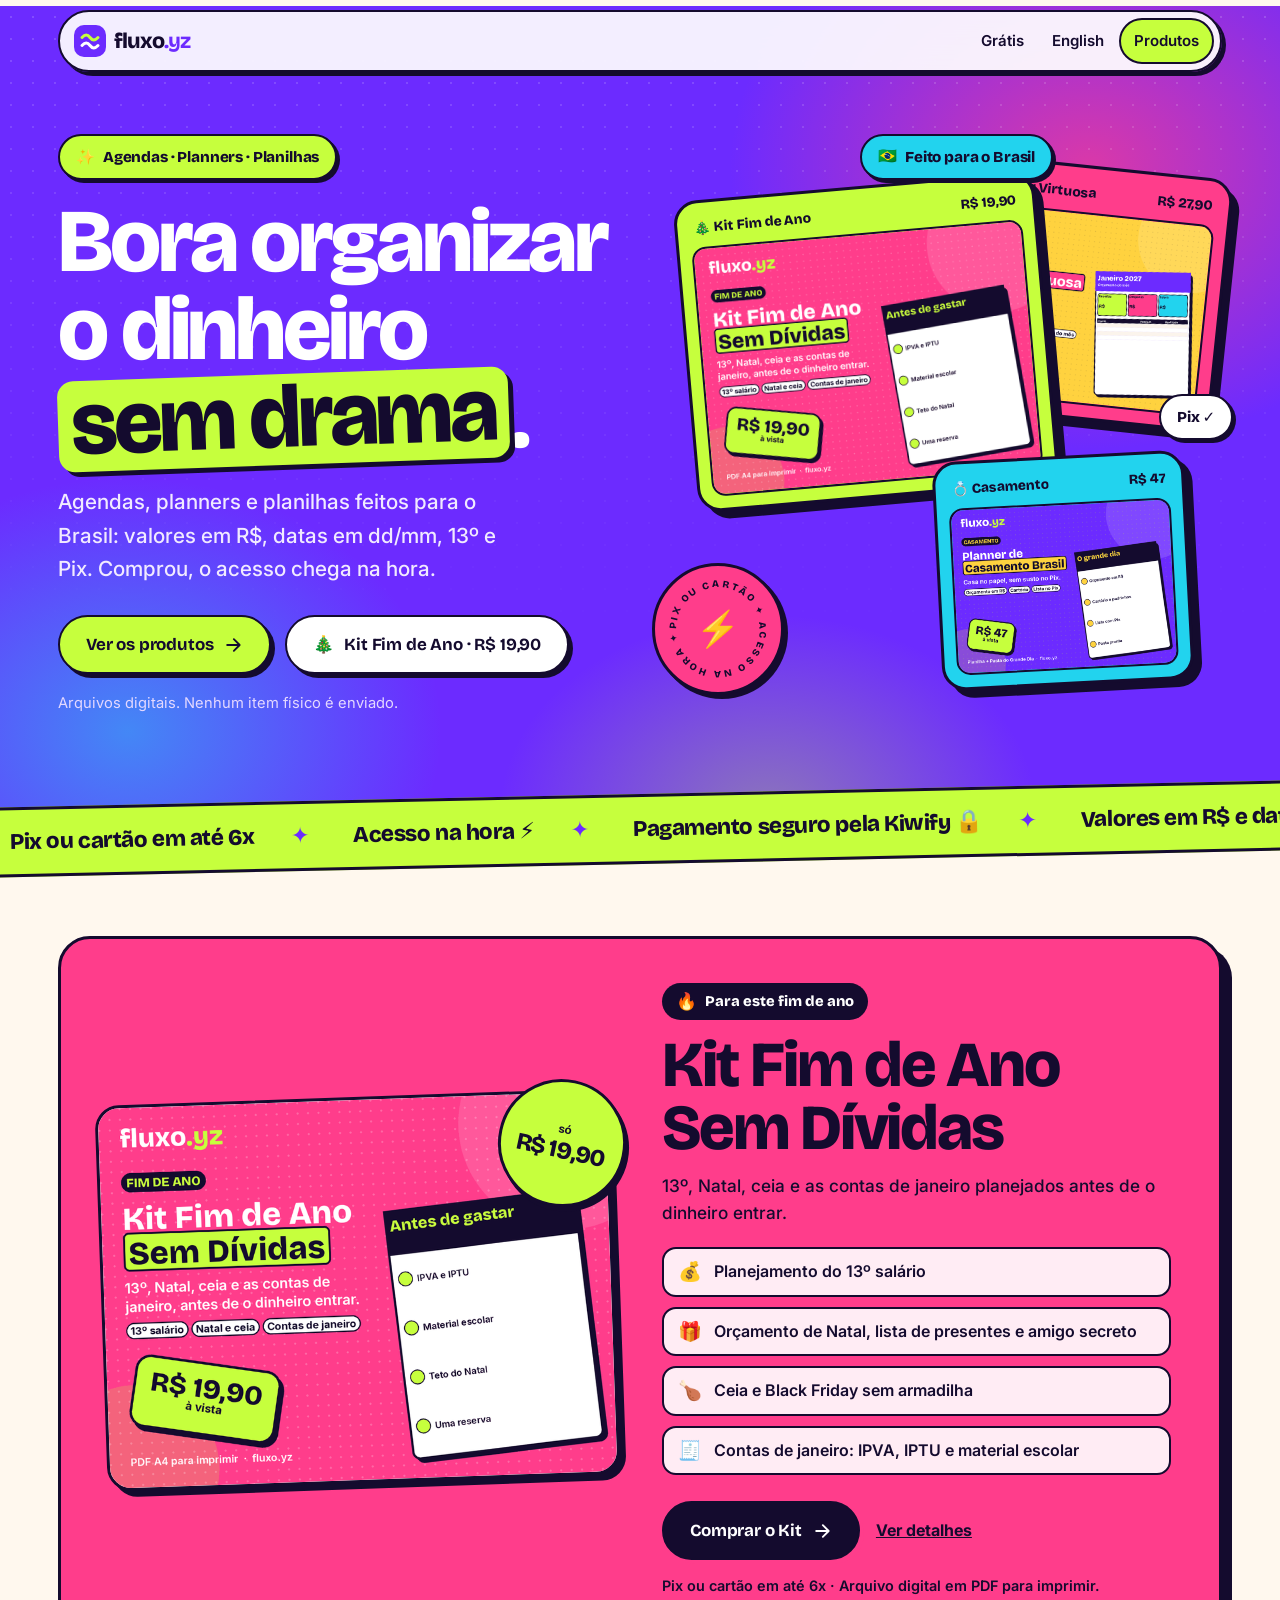
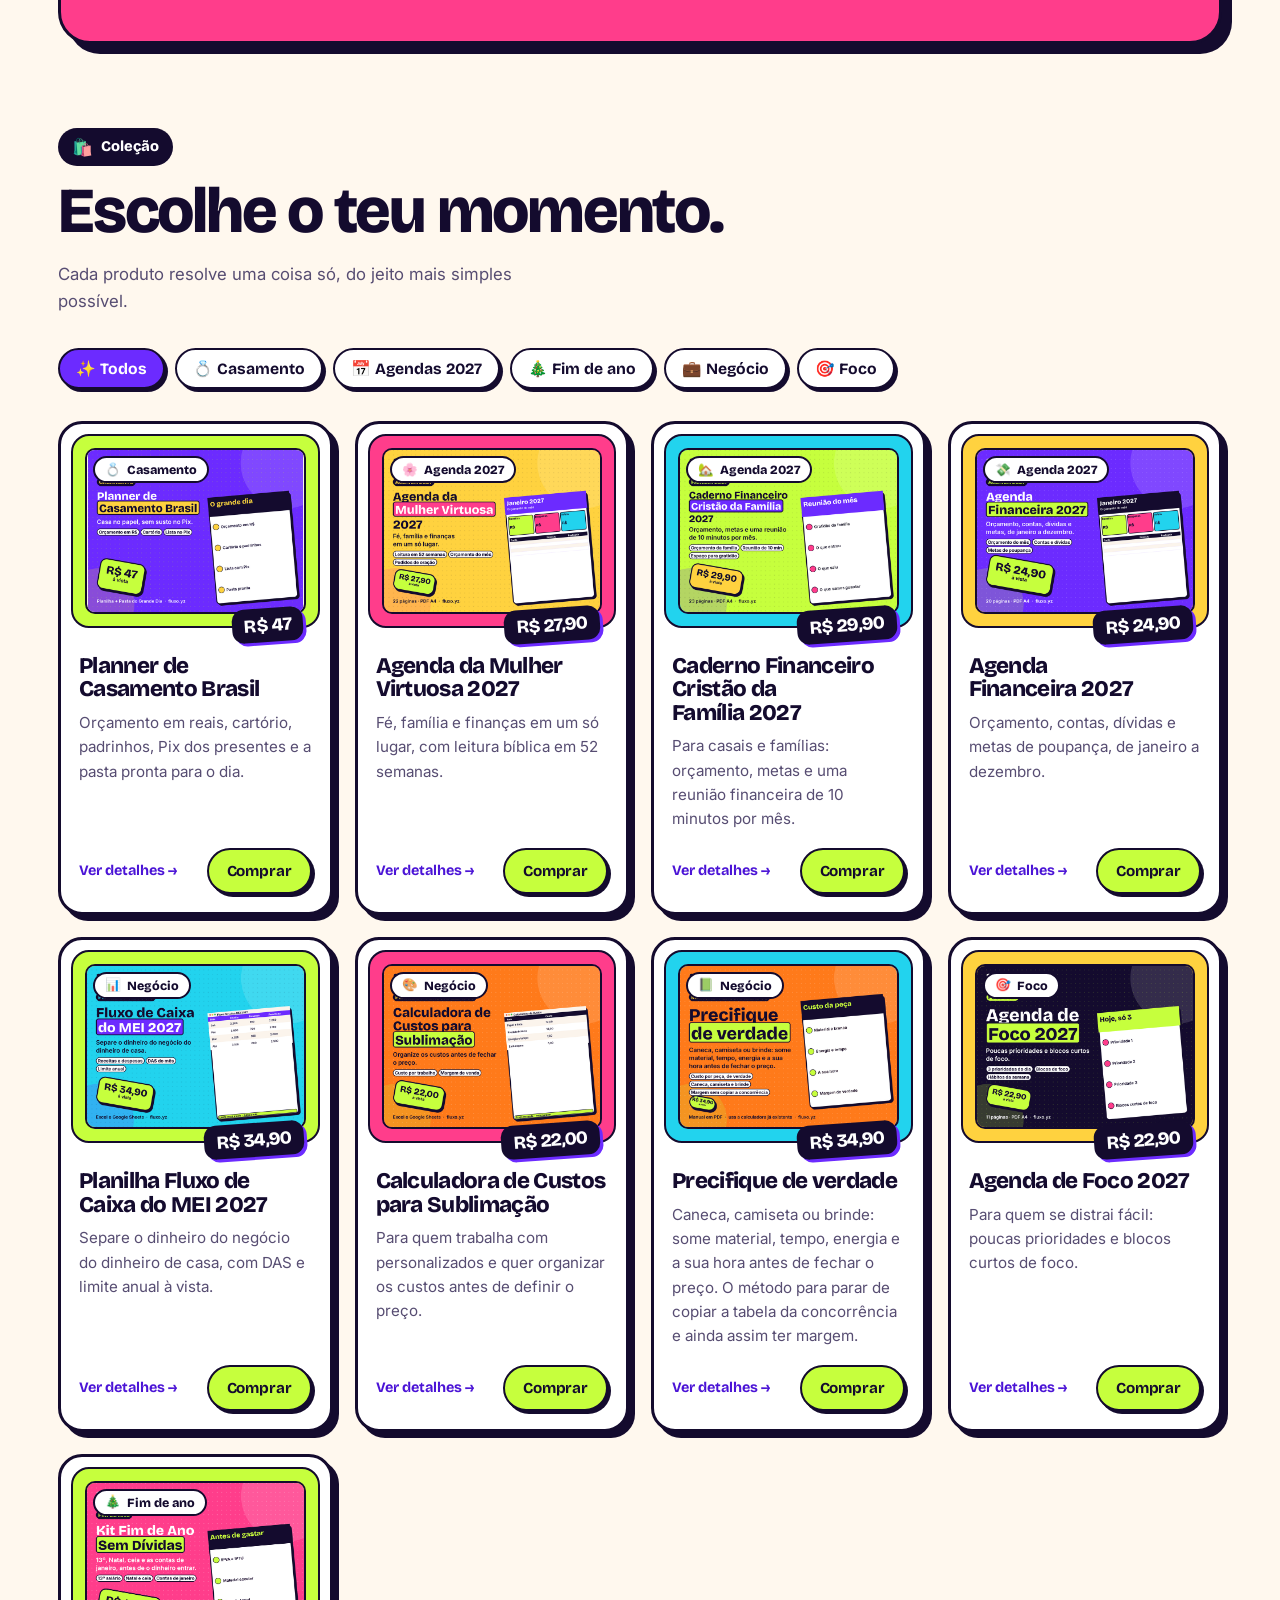
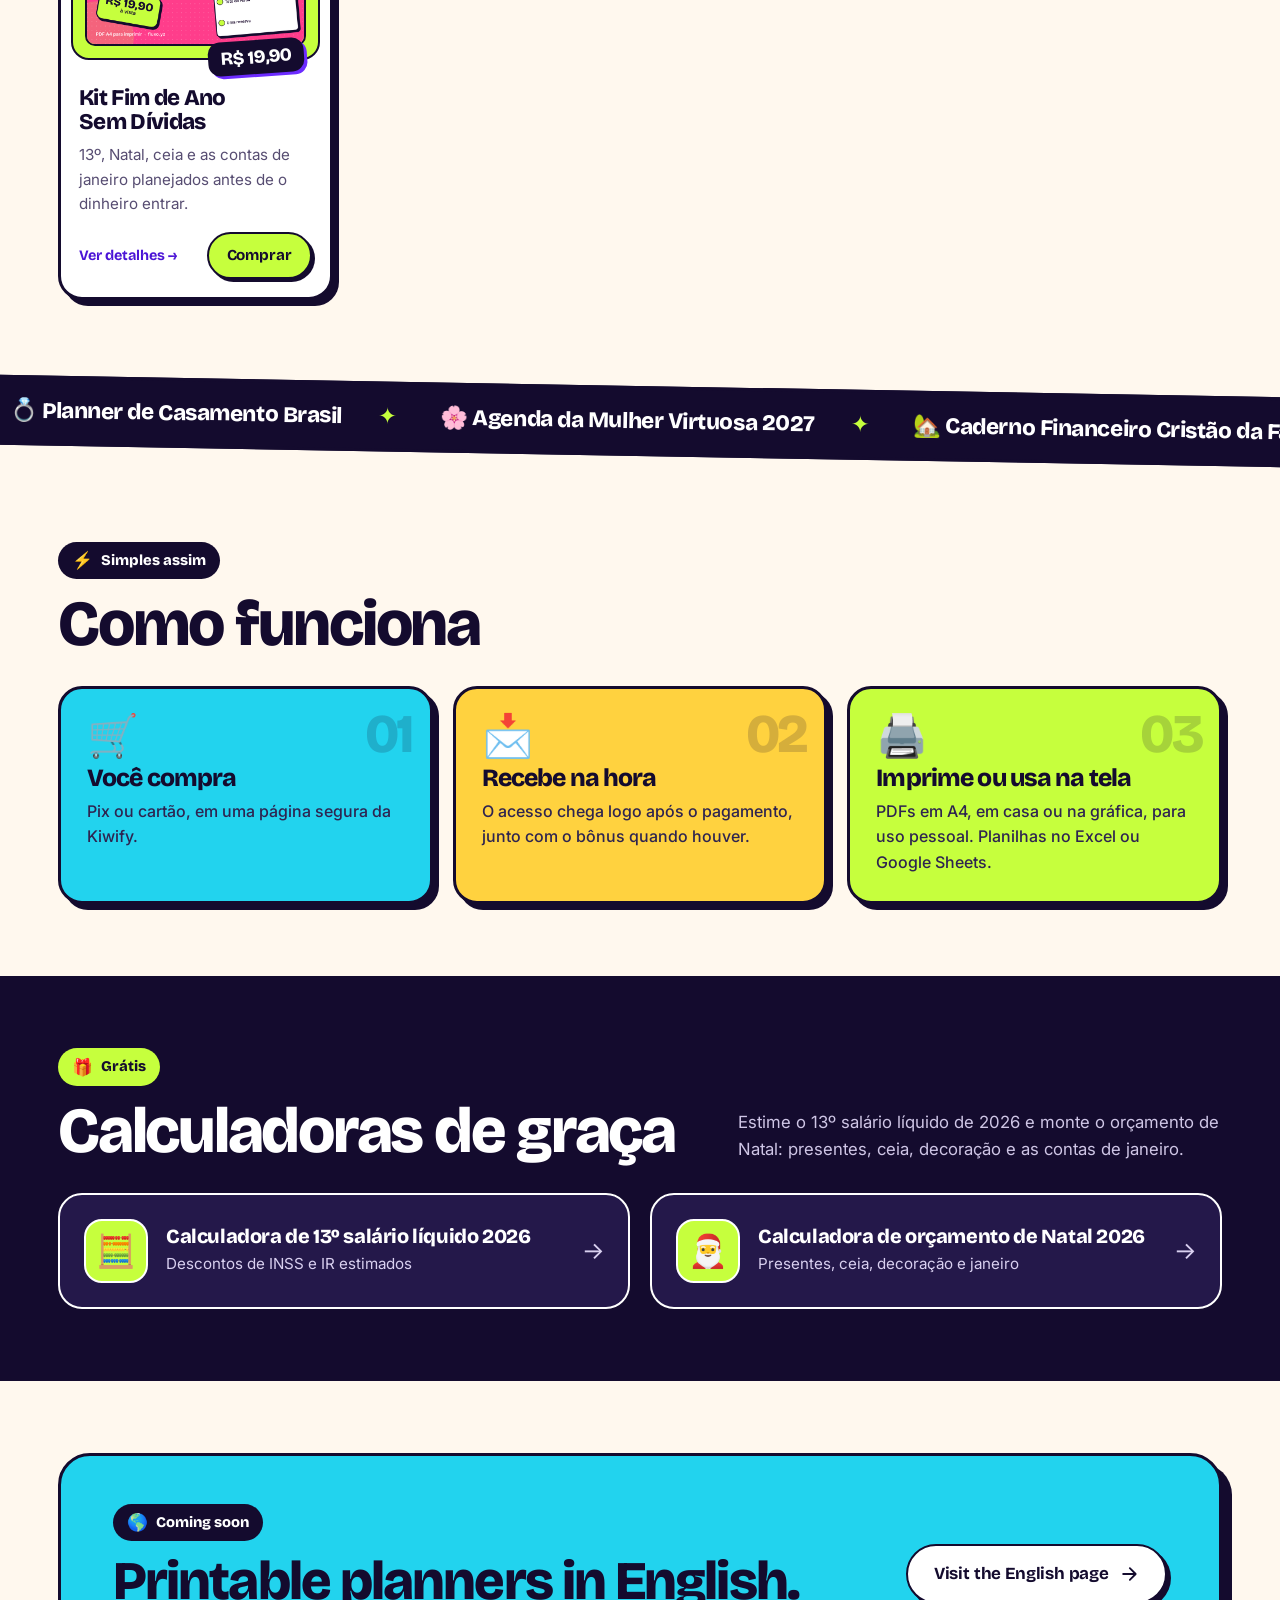
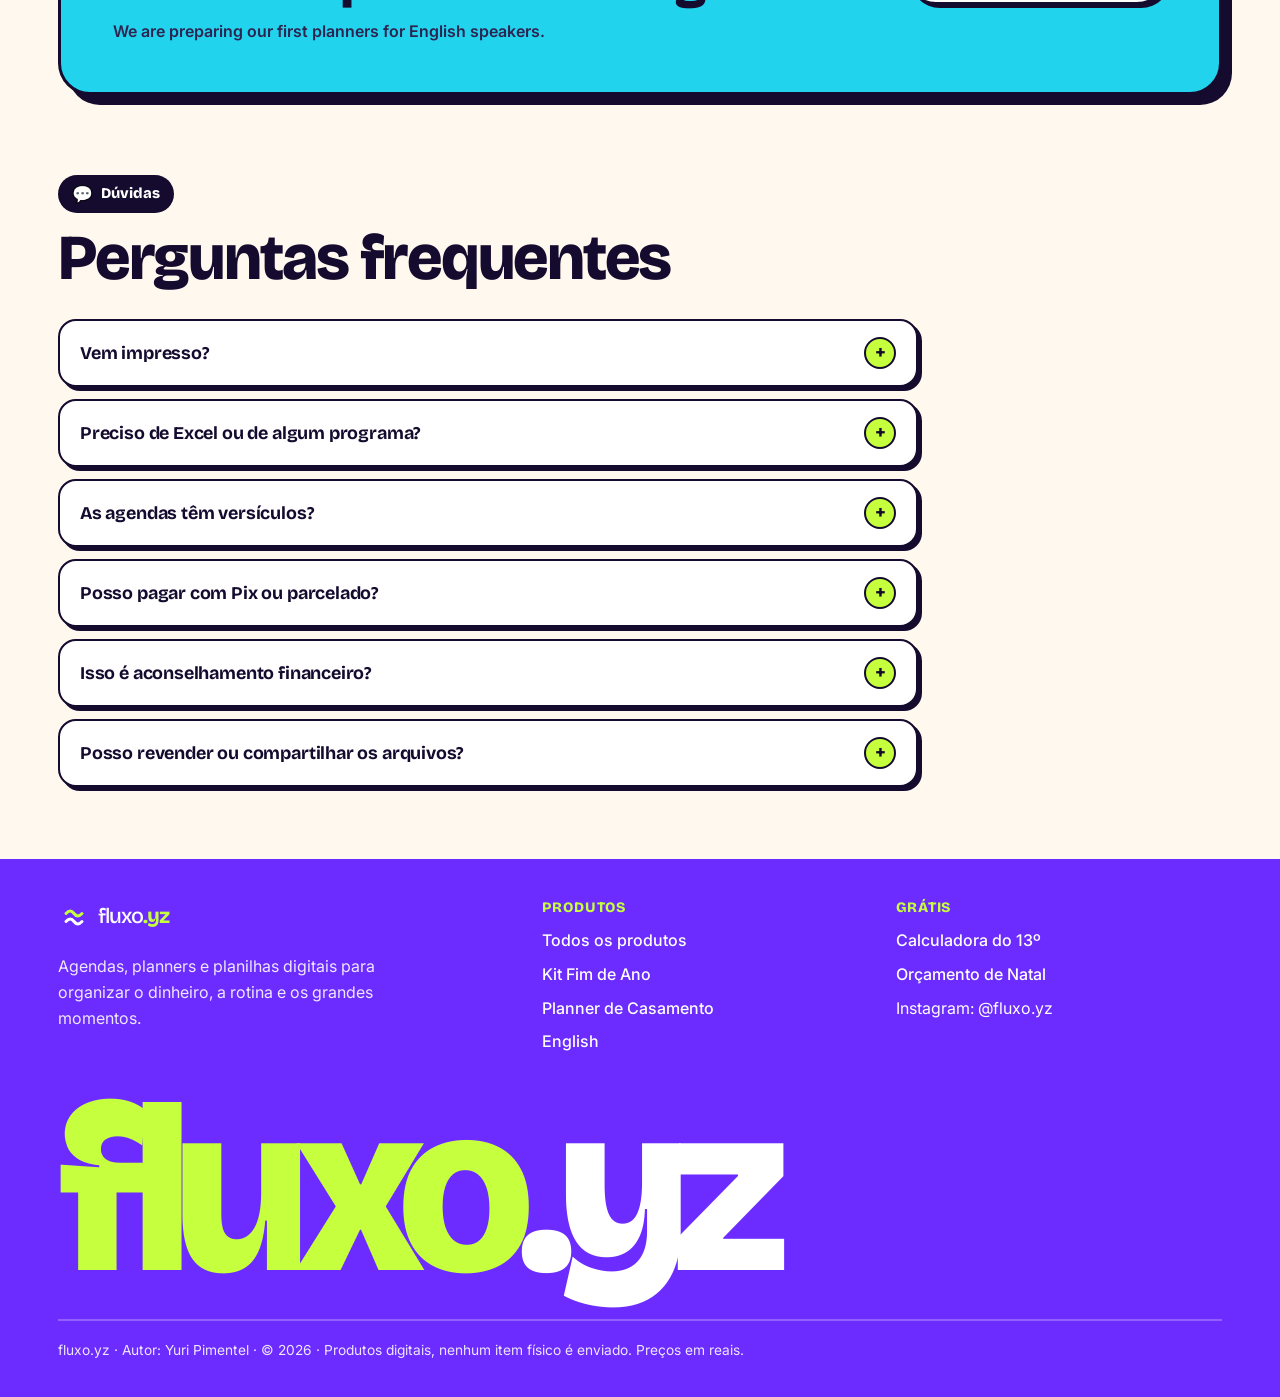
==== commit 117048b8: "Add Precifique de verdade to the fluxo.yz catalog List the R$ 34,90 sublimation pricing manual next " ====
--- a/index.html
+++ b/index.html
@@ -110,6 +110,13 @@
     <p>Para quem trabalha com personalizados e quer organizar os custos antes de definir o preço.</p>
     <div class="meta"><span class="see">Ver detalhes →</span><a class="btn btn-lime btn-sm buy" href="https://pay.kiwify.com.br/ODxu8qK?utm_source=landing&amp;utm_medium=site&amp;utm_campaign=lp-nov26&amp;utm_content=sublimacao" aria-label="Comprar Calculadora de Custos para Sublimação por R$ 22,00">Comprar</a></div>
   </div>
+</article><article class="card" data-cat="negocio">
+  <div class="thumb"><span class="cat"><span class="emoji" aria-hidden="true">📗</span>Negócio</span><img src="assets/img/precifique-de-verdade.png" width="760" height="570" alt="Precifique de verdade — Manual de custos para sublimação e personalizados" loading="lazy" decoding="async"><span class="price-tag">R$ 34,90</span></div>
+  <div class="content">
+    <h3><a href="ofertas/precifique-de-verdade.html">Precifique de verdade</a></h3>
+    <p>Caneca, camiseta ou brinde: some material, tempo, energia e a sua hora antes de fechar o preço. O método para parar de copiar a tabela da concorrência e ainda assim ter margem.</p>
+    <div class="meta"><span class="see">Ver detalhes →</span><a class="btn btn-lime btn-sm buy" href="https://pay.kiwify.com.br/BocbujH?utm_source=landing&amp;utm_medium=site&amp;utm_campaign=lp-nov26&amp;utm_content=precifique" aria-label="Comprar Precifique de verdade por R$ 34,90">Comprar</a></div>
+  </div>
 </article><article class="card" data-cat="foco">
   <div class="thumb"><span class="cat"><span class="emoji" aria-hidden="true">🎯</span>Foco</span><img src="assets/img/agenda-foco-2027.png" width="760" height="570" alt="Agenda de Foco 2027" loading="lazy" decoding="async"><span class="price-tag">R$ 22,90</span></div>
   <div class="content">
@@ -126,7 +133,7 @@
   </div>
 </article></div>
 </div></section>
-<div class="mq-wrap alt"><div class="marquee alt" role="region" aria-label="Produtos"><div class="marquee-track"><ul><li>💍 Planner de Casamento Brasil</li><li>🌸 Agenda da Mulher Virtuosa 2027</li><li>🏡 Caderno Financeiro Cristão da Família 2027</li><li>💸 Agenda Financeira 2027</li><li>📊 Planilha Fluxo de Caixa do MEI 2027</li><li>🎨 Calculadora de Custos para Sublimação</li><li>🎯 Agenda de Foco 2027</li><li>🎄 Kit Fim de Ano Sem Dívidas</li></ul><ul aria-hidden="true"><li>💍 Planner de Casamento Brasil</li><li>🌸 Agenda da Mulher Virtuosa 2027</li><li>🏡 Caderno Financeiro Cristão da Família 2027</li><li>💸 Agenda Financeira 2027</li><li>📊 Planilha Fluxo de Caixa do MEI 2027</li><li>🎨 Calculadora de Custos para Sublimação</li><li>🎯 Agenda de Foco 2027</li><li>🎄 Kit Fim de Ano Sem Dívidas</li></ul></div></div></div>
+<div class="mq-wrap alt"><div class="marquee alt" role="region" aria-label="Produtos"><div class="marquee-track"><ul><li>💍 Planner de Casamento Brasil</li><li>🌸 Agenda da Mulher Virtuosa 2027</li><li>🏡 Caderno Financeiro Cristão da Família 2027</li><li>💸 Agenda Financeira 2027</li><li>📊 Planilha Fluxo de Caixa do MEI 2027</li><li>🎨 Calculadora de Custos para Sublimação</li><li>📗 Precifique de verdade</li><li>🎯 Agenda de Foco 2027</li><li>🎄 Kit Fim de Ano Sem Dívidas</li></ul><ul aria-hidden="true"><li>💍 Planner de Casamento Brasil</li><li>🌸 Agenda da Mulher Virtuosa 2027</li><li>🏡 Caderno Financeiro Cristão da Família 2027</li><li>💸 Agenda Financeira 2027</li><li>📊 Planilha Fluxo de Caixa do MEI 2027</li><li>🎨 Calculadora de Custos para Sublimação</li><li>📗 Precifique de verdade</li><li>🎯 Agenda de Foco 2027</li><li>🎄 Kit Fim de Ano Sem Dívidas</li></ul></div></div></div>
 <section class="section"><div class="wrap">
   <div class="section-head"><div><span class="kicker"><span class="emoji" aria-hidden="true">⚡</span>Simples assim</span><h2>Como funciona</h2></div></div>
   <div class="steps">
